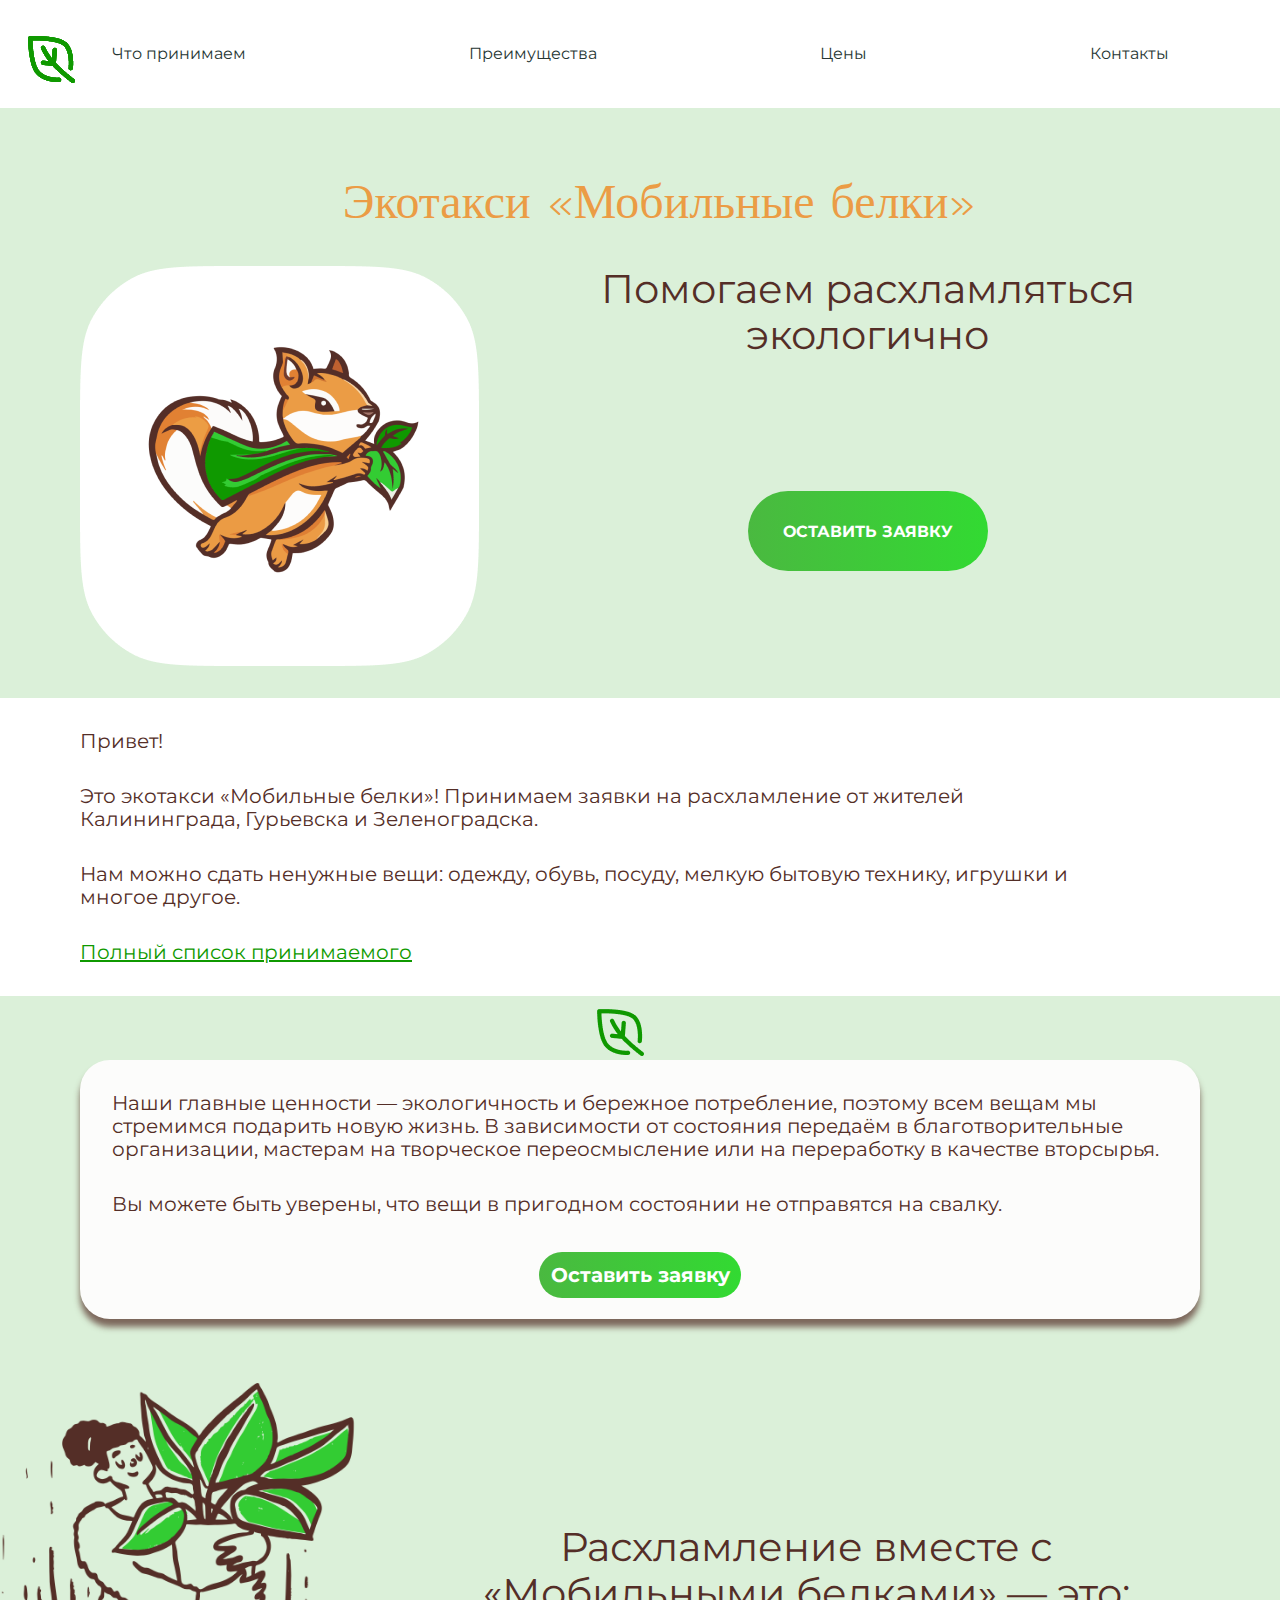
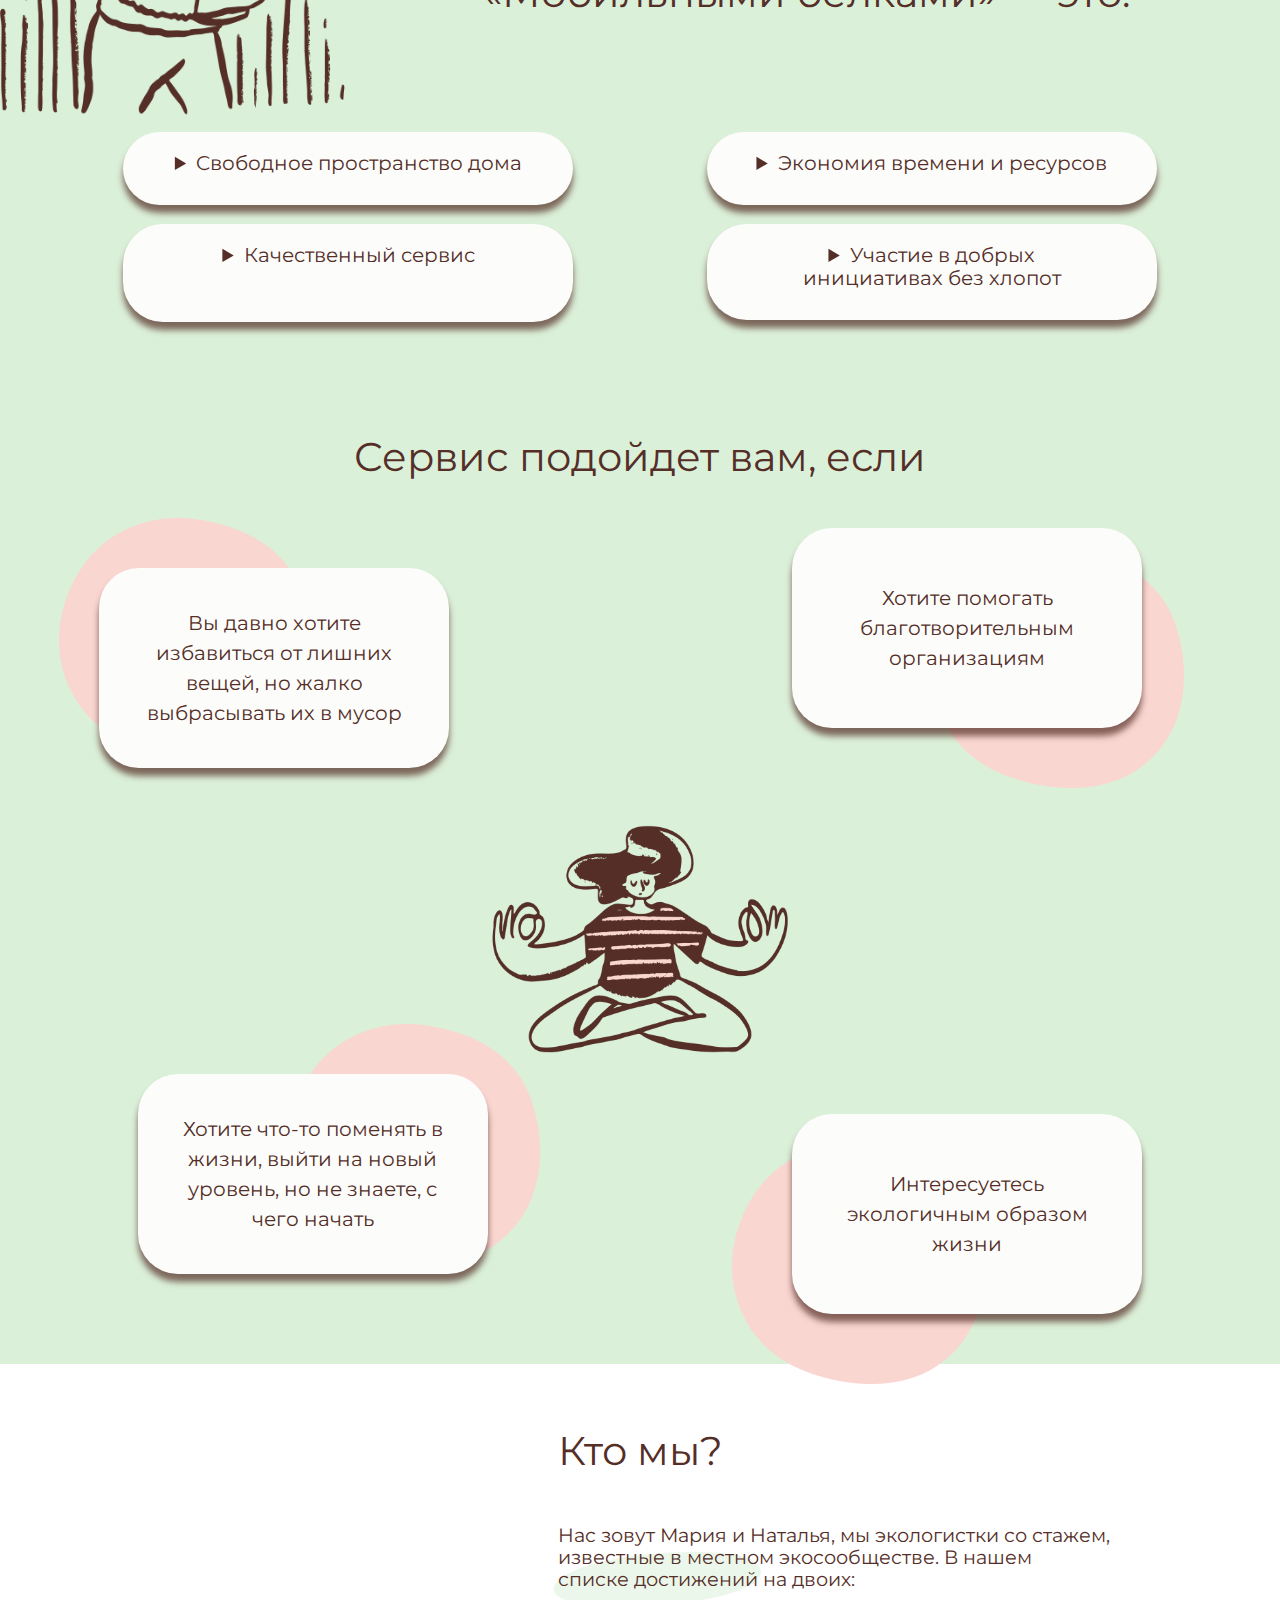
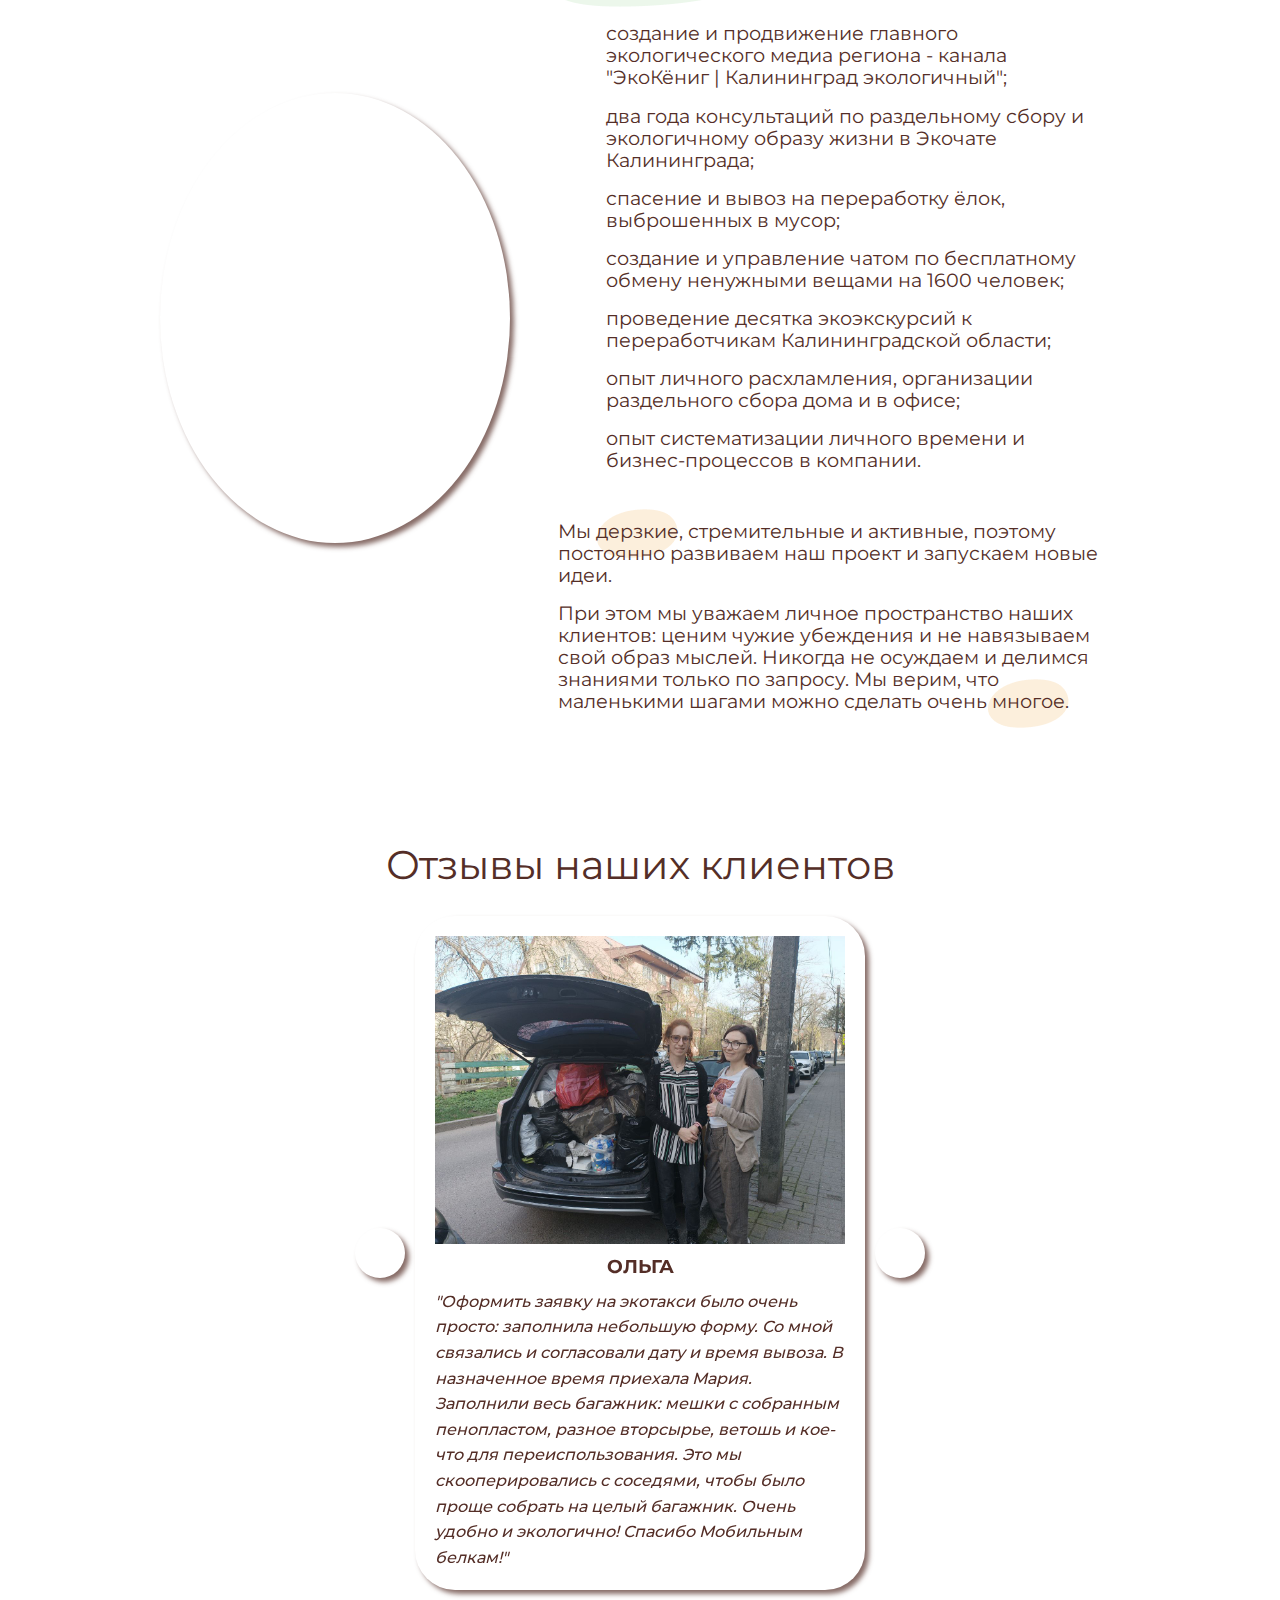
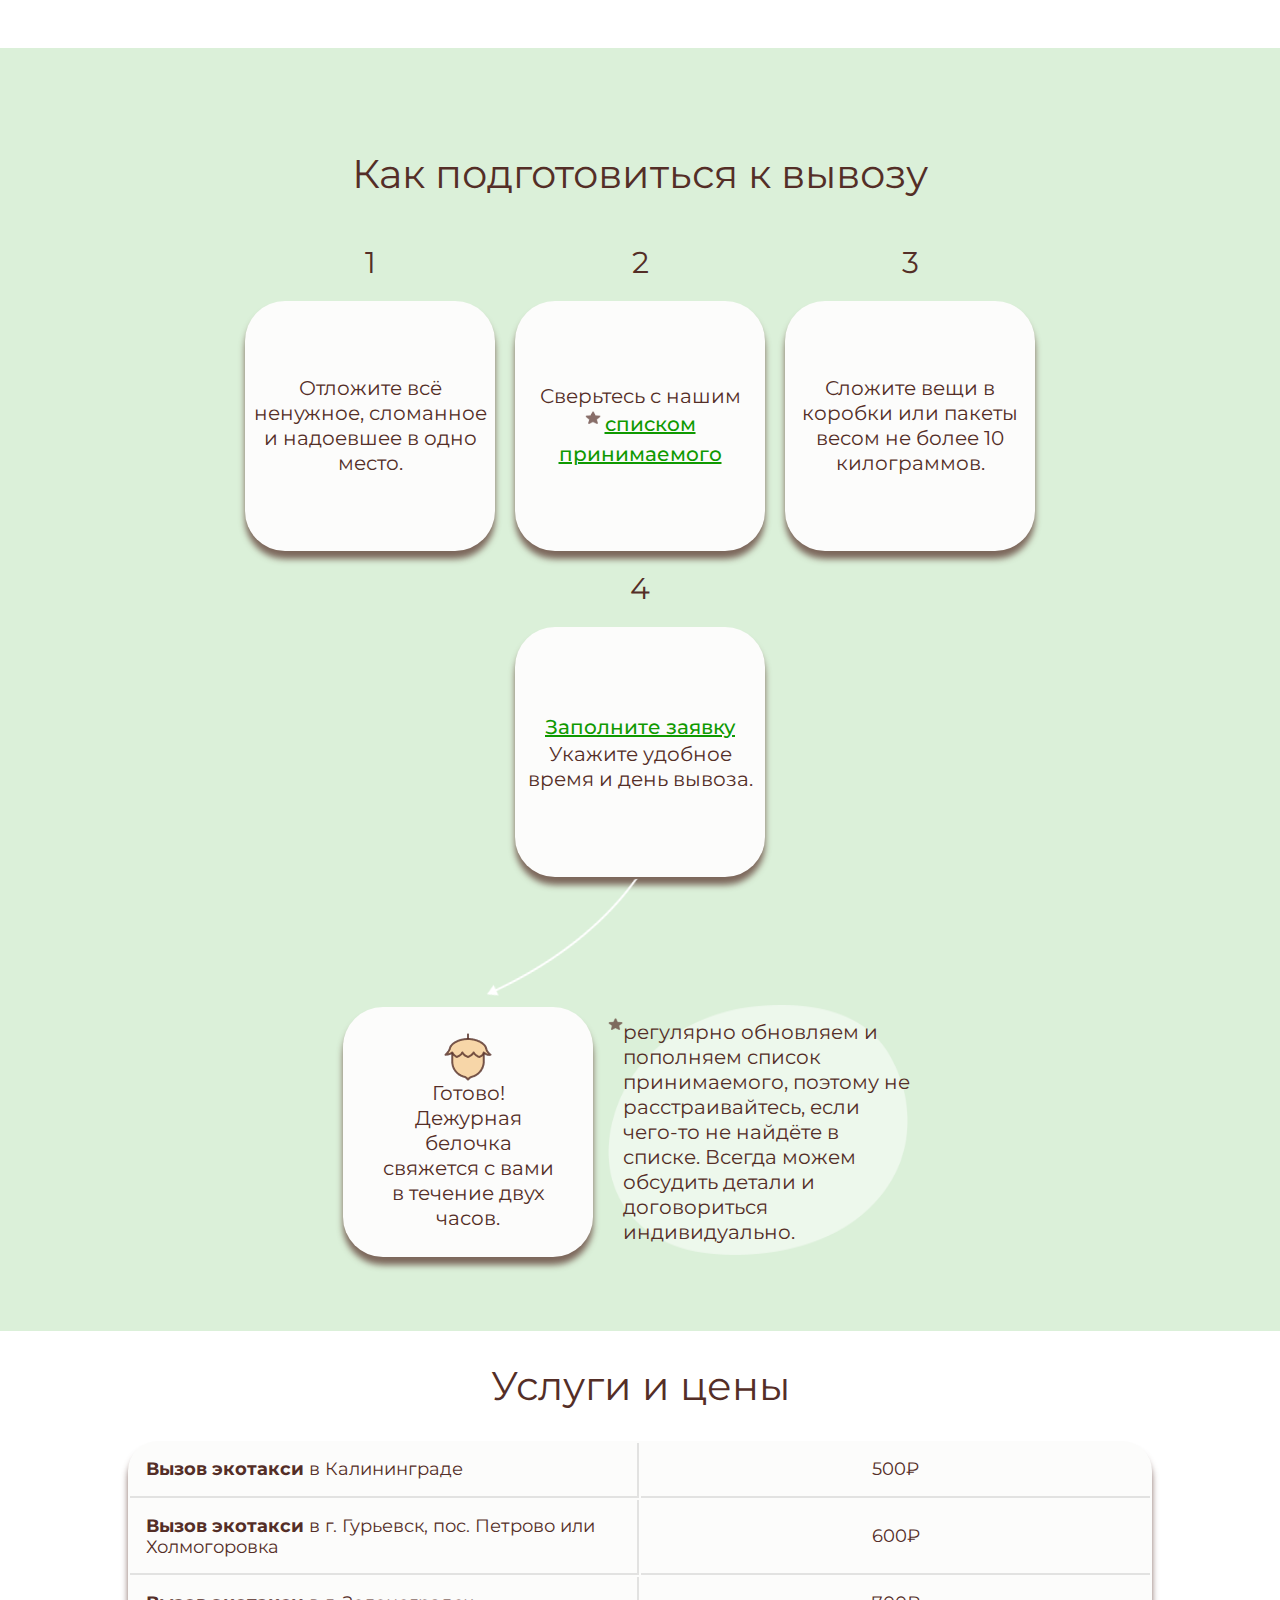
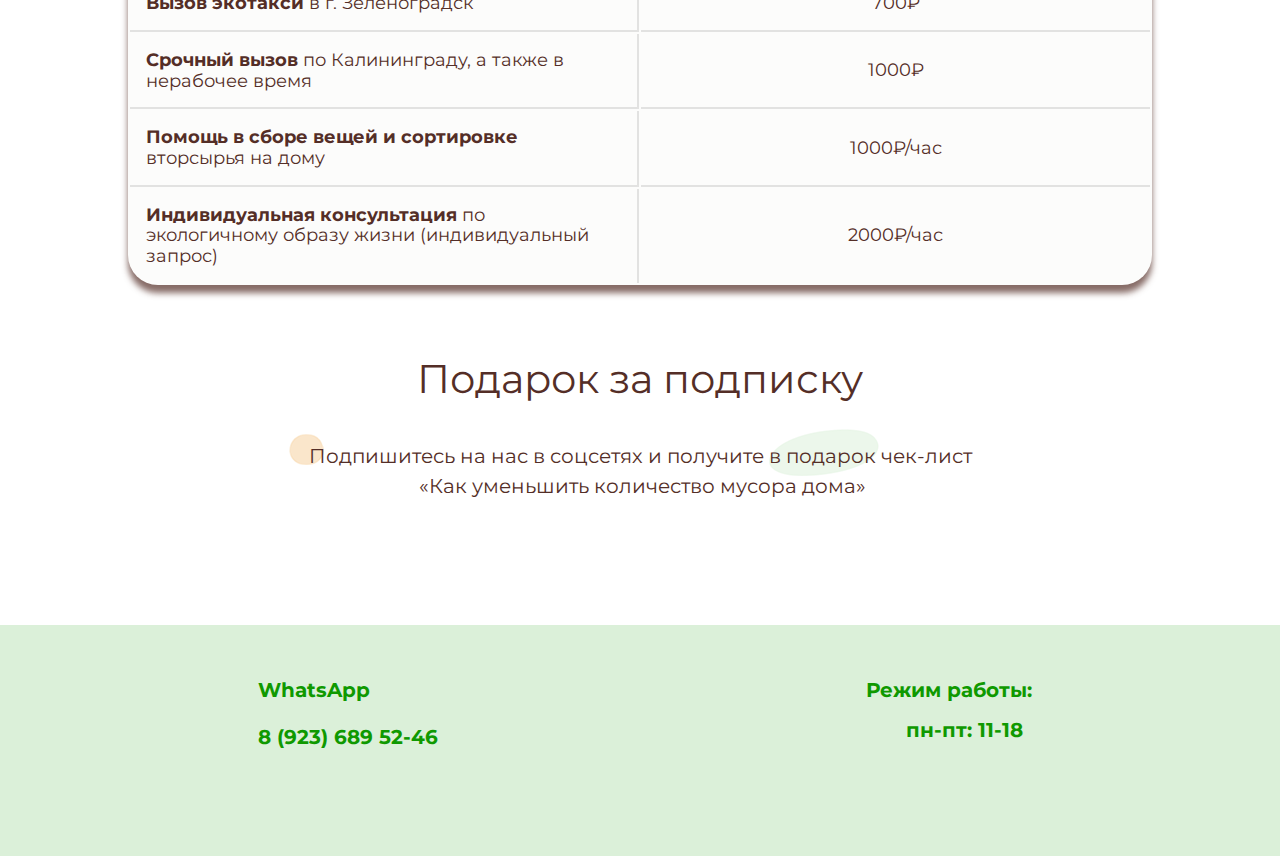
==== index.html @ e00a73ed "first commit" ====
<!DOCTYPE html>
<html lang="ru">
  <head>
    <meta charset="UTF-8" />
    <meta name="viewport" content="width=device-width, initial-scale=1.0" />
    <title>Экотакси «Мобильные белки»</title>
    <script
      src="https://kit.fontawesome.com/3b773055fe.js"
      crossorigin="anonymous"
    ></script>
    <link
      rel="shortcut icon"
      href="assets/images/logo-transp.png"
      type="image/png"
    />
    <link rel="stylesheet" href="./assets/styles/normalize.css" />
    <link rel="stylesheet" href="./assets/scss/style.css" />
    <link rel="preconnect" href="https://fonts.googleapis.com" />
    <link rel="preconnect" href="https://fonts.gstatic.com" crossorigin />
    <link
      href="https://fonts.googleapis.com/css2?family=Comic+Neue:ital,wght@0,300;0,400;0,700;1,300;1,400;1,700&display=swap"
      rel="stylesheet"
    />
  </head>
  <body>
    <header>
      <nav>
        <ul>
          <li><a href="#acceptlist">Что принимаем</a></li>
          <li><a href="#benefit">Преимущества</a></li>
          <li><a href="#price">Цены</a></li>
          <li><a href="#footer">Контакты</a></li>
        </ul>
      </nav>
    </header>
    <!-- HEADER конец-->

    <!-- ПЕРВЫЙ БЛОК начало -->
    <div class="first-block">
      <h1>Экотакси «Мобильные белки»</h1>
      <div class="first-block__content">
        <img src="./assets/images/belka-circle.png" alt="squirrel" />
        <div>
          <h2>Помогаем расхламляться экологично</h2>
          <a href="https://forms.yandex.ru/cloud/662252f784227c144746c933/" target="_blank" rel="noopener noreferrer">оставить заявку</a>
        </div>
      </div>
    </div>

    <!-- ПЕРВЫЙ БЛОК конец-->
    <main>
      <div class="main_text" id="acceptlist">
        <p>Привет!</p>
        <p>
          Это экотакси «Мобильные белки»! Принимаем заявки на расхламление от
          жителей Калининграда, Гурьевска и Зеленоградска.
        </p>
        <p>
          Нам можно сдать ненужные вещи: одежду, обувь, посуду, мелкую бытовую
          технику, игрушки и многое другое.
        </p>
        <p>
          <a
            href="./assets/files/belki-list.pdf"
            target="_blank"
            rel="noopener noreferrer"
            class="full-list"
            >Полный список принимаемого</a
          >
        </p>
      </div>
      <div class="values">
        <div class="values__text">
          <p>
            Наши главные ценности — экологичность и бережное потребление,
            поэтому всем вещам мы стремимся подарить новую жизнь. В зависимости
            от состояния передаём в благотворительные организации, мастерам на
            творческое переосмысление или на переработку в качестве вторсырья.
          </p>
          <p>
            Вы можете быть уверены, что вещи в пригодном состоянии не отправятся
            на свалку.
          </p>
          <div class="values__text-button">
            <a
              href="https://forms.yandex.ru/cloud/662252f784227c144746c933/"
              target="_blank"
              rel="noopener noreferrer"
              class="btn"
              >Оставить заявку</a
            >
          </div>
        </div>
      </div>

      <!-- РАСХЛАМЛЕНИЕ начало -->

      <section class="section_benefit" id="benefit">
        <div class="section__title_benefit">
          <div class="block_img-girl">
            <img
              class="img-girl"
              src="./assets/images/plantdoodle.png"
              alt=""
            />
          </div>
          <div class="block_title">
            <h2 class="title">
              Расхламление вместе с «Мобильными белками» — это:
            </h2>
          </div>
        </div>

        <div class="section__block_benefit container_benefit">
          <div class="container__item_benefit">
            <details class="block_details">
              <summary class="block__summary_details">
                Cвободное пространство дома
              </summary>
              <p class="block__text_details">
                Больше никакого хлама! Можно вздохнуть свободно и придумать
                что-нибудь новое, потрясающее. К тому же станет меньше уборки, а
                значит, больше времени на свежие идеи и проекты.
              </p>
            </details>

            <details class="block_details block_pad">
              <summary class="block__summary_details">
                Качественный сервис
              </summary>
              <p class="block__text_details">
                Мы ценим время клиентов, поэтому предварительно договариваемся
                об удобном дне и времени приезда. Наши курьеры вежливы и
                пунктуальны.
              </p>
            </details>
          </div>
          <div class="container__item_benefit">
            <details class="block_details">
              <summary class="block__summary_details">
                Экономия времени и ресурсов
              </summary>
              <p class="block__text_details">
                Вам не придётся разбираться в адресах, списках принимаемого и
                режимах работы многочисленных организаций, которым можно отдать
                ненужное. Не придётся тратить время и бензин на разъезды. Просто
                доверьтесь нам.
              </p>
            </details>

            <details class="block_details">
              <summary class="block__summary_details">
                Участие в добрых <br />
                инициативах без хлопот
              </summary>
              <p class="block__text_details">
                Мы сами отвезём ненужные вещи на благотворительность и
                позаботимся о том, чтобы они не попали на полигоны.
              </p>
            </details>
          </div>
        </div>
      </section>

      <!-- РАСХЛАМЛЕНИЕ конец -->

      <!-- ДЛЯ КОГО? начало -->

      <section class="section_service">
        <h2 class="title">Сервис подойдет вам, если</h2>
        <div class="block_service">
          <div class="block__position_service">
            <div class="service service-block_first">
              <p class="service__text">
                Вы давно хотите избавиться от лишних вещей, но жалко выбрасывать
                их в мусор
              </p>
              <div class="service__ball_first">
                <img
                  class="img-ball"
                  src="./assets/images/vector.png"
                  alt="decor"
                />
              </div>
            </div>

            <div class="service service-block_second">
              <p class="service__text">
                Хотите помогать благотворительным организациям
              </p>
              <div class="service__ball_second">
                <img
                  class="img-ball"
                  src="./assets/images/vector.png"
                  alt="decor"
                />
              </div>
            </div>
          </div>
          <div class="service_img">
            <img
              class="service__meditation_img"
              src="./assets/images/meditatingdoodle.png"
              alt="Девушка медитирует"
            />
          </div>
          <div class="block__position_service">
            <div class="service service-block_third">
              <p class="service__text">
                Хотите что-то поменять в жизни, выйти на новый уровень, но не
                знаете, с чего начать
              </p>
              <div class="service__ball_third">
                <img
                  class="img-ball"
                  src="./assets/images/vector.png"
                  alt="decor"
                />
              </div>
            </div>

            <div class="service service-block_fourth">
              <p class="service__text">
                Интересуетесь экологичным образом жизни
              </p>
              <div class="service__ball_fourth">
                <img
                  class="img-ball"
                  src="./assets/images/vector.png"
                  alt="decor"
                />
              </div>
            </div>
          </div>
        </div>
      </section>

      <!-- ДЛЯ КОГО? конец -->

      <!-- О НАС -->
      <section class="section section_us">
        <h2>Кто мы?</h2>
        <div class="us_container">
          <div class="us_container__img">
            <img src="./assets/images/us.jpg" alt="our photo" />
          </div>
          <div class="us_container__content">
            <p>
              Нас зовут Мария и Наталья, мы экологистки со стажем, известные в
              местном экосообществе. В нашем <span class="progress">списке&nbsp;достижений</span> на двоих:
            </p>
            <div class="awards">
              <div class="award award1">
                <i class="fas fa-leaf fa-1x"></i>
                <p>
                  создание и продвижение главного экологического медиа региона -
                  канала "ЭкоКёниг | Калининград экологичный";
                </p>
              </div>
              <div class="award award2">
                <i class="fas fa-leaf fa-1x"></i>
                <p>
                  два года консультаций по раздельному сбору и экологичному
                  образу жизни в Экочате Калининграда;
                </p>
              </div>
              <div class="award award3">
                <i class="fas fa-leaf fa-1x"></i>
                <p>
                  спасение и вывоз на переработку ёлок, выброшенных в мусор;
                </p>
              </div>
              <div class="award award4">
                <i class="fas fa-leaf fa-1x"></i>
                <p>
                  создание и управление чатом по бесплатному обмену ненужными
                  вещами на 1600 человек;
                </p>
              </div>
              <div class="award award5">
                <i class="fas fa-leaf fa-1x"></i>
                <p>
                  проведение десятка экоэкскурсий к переработчикам
                  Калининградской области;
                </p>
              </div>
              <div class="award award6">
                <i class="fas fa-leaf fa-1x"></i>
                <p>
                  опыт личного расхламления, организации раздельного сбора дома
                  и в офисе;
                </p>
              </div>
              <div class="award award7">
                <i class="fas fa-leaf fa-1x"></i>
                <p>
                  опыт систематизации личного времени и бизнес-процессов в
                  компании.
                </p>
              </div>
            </div>
            <p class="txt-top">
              Мы <span class="deco1">дерзкие</span>, стремительные и активные, поэтому постоянно развиваем
              наш проект и запускаем новые идеи.
            </p>
            <p>
              При этом мы уважаем личное пространство наших клиентов: ценим
              чужие убеждения и не навязываем свой образ мыслей. Никогда не
              осуждаем и делимся знаниями только по запросу. Мы верим, что
              маленькими шагами можно сделать очень <span class="deco2">многое</span>.
            </p>
          </div>
        </div>
      </section>

      <!-- ОТЗЫВЫ -->
      <section class="section section_testimonials">
        <h2>Отзывы наших клиентов</h2>
        <div class="container-testimonials-main">
          <div class="container-testimonials">
            <div class="slide-container active">
              <div class="slide">
                <div class="user">
                  <img src="./assets/images/5Ольга.jpg" alt="" />
                  <div class="user-info">
                    <h3>Ольга</h3>
                  </div>
                  <p class="text-testimonials">
                    "Оформить заявку на экотакси было очень просто: заполнила
                    небольшую форму. Со мной связались и согласовали дату и
                    время вывоза. В назначенное время приехала Мария. Заполнили
                    весь багажник: мешки с собранным пенопластом, разное
                    вторсырье, ветошь и кое-что для переиспользования. Это мы
                    скооперировались с соседями, чтобы было проще собрать на
                    целый багажник. Очень удобно и экологично! Спасибо Мобильным
                    белкам!"
                  </p>
                </div>
              </div>
            </div>
            <div class="slide-container">
              <div class="slide">
                <div class="user">
                  <img src="./assets/images/4Маша.JPG" alt="" />
                  <div class="user-info">
                    <h3>Маша</h3>
                  </div>
                  <p class="text-testimonials">
                    "Наташа, Маша, вам спасибо огромное за идею экотакси и
                    реализацию! Несмотря на то, что я подкованный экологист и
                    много лет сортирую отходы, заказать вывоз всего и сразу —
                    гигантская экономия времени и усилий. Желаю развития вашему
                    проекту 💚"
                  </p>
                </div>
              </div>
            </div>
            <div class="slide-container">
              <div class="slide">
                <div class="user">
                  <img src="./assets/images/3Виктор.jpg" alt="" />
                  <div class="user-info">
                    <h3>Виктор</h3>
                  </div>
                  <p class="text-testimonials">
                    "Главное для меня — это знание Вашего отношения к природе и
                    уверенность в том, что все раздельно собранное сырье будет
                    максимально экологично направлено и использовано".
                  </p>
                </div>
              </div>
            </div>
            <div class="slide-container">
              <div class="slide">
                <div class="user">
                  <img src="./assets/images/2Юлия.JPG" alt="" />
                  <div class="user-info">
                    <h3>Юлия</h3>
                  </div>
                  <p class="text-testimonials">
                    "Оценка 10! Маша приехала вовремя и даже пошла навстречу,
                    чтобы помочь. По мне идея классная, услуга удобная, поэтому
                    я буду обращаться и дальше. А ещё обязательно попрошу
                    приехать кого-нибудь из фей добра на помощь в сортировке".
                  </p>
                </div>
              </div>
            </div>
            <div class="slide-container">
              <div class="slide">
                <div class="user">
                  <img src="./assets/images/1 Бронислава.png" alt="" />
                  <div class="user-info">
                    <h3>Бронислава</h3>
                  </div>
                  <p class="text-testimonials">
                    "С утра отдала просто огромный мешок на переработку.
                    Приехала фея Мария быстрая, тонкая, звонкая. Забрала весь
                    накопленный за несколько месяцев мусор. За цену чашки кофе!
                    Представляете, даже нести никуда не надо. Дома чисто, место
                    освободилось. Я испытала огромное удовольствие от процесса и
                    результата. Весь мусор пойдёт на переработку или реюз".
                  </p>
                </div>
              </div>
            </div>
            <div id="next" class="fas fa-chevron-right" onclick="next()"></div>
            <div id="prev" class="fas fa-chevron-left" onclick="prev()"></div>
          </div>

          <script>
            let slides = document.querySelectorAll(".slide-container");
            let index = 0;

            function next() {
              slides[index].classList.remove("active");
              index = (index + 1) % slides.length;
              slides[index].classList.add("active");
            }

            function prev() {
              slides[index].classList.remove("active");
              index = (index - 1 + slides.length) % slides.length;
              slides[index].classList.add("active");
            }
          </script>
        </div>
      </section>

      <!-- ПОДГОТОВКА К ВЫВОЗУ начало -->

      <section class="section section_export">
        <h2 class="title">Как подготовиться к вывозу</h2>

        <div class="export">
          <div class="export-block_first">
            <div class="block_export">
              <h3 class="title_number">1</h3>
              <div class="block__item_export">
                <p class="text">
                  Отложите всё ненужное, сломанное и надоевшее в одно место.
                </p>
              </div>
            </div>

            <div class="block_export">
              <h2 class="title_number">2</h2>
              <div class="block__item_export">
                <p class="text">Сверьтесь с нашим</p>
                <div class="box_export">
                  <img
                    class="star"
                    src="./assets/images/star.png"
                    alt="Надстрочная звездочка"
                  />
                  <a
                    class="export_link"
                    target="_blank"
                    href="./assets/files/belki-list.pdf"
                    >списком принимаемого</a
                  >
                </div>
              </div>
            </div>

            <div class="block_export">
              <h2 class="title_number">3</h2>
              <div class="block__item_export">
                <p class="text">
                  Сложите вещи в коробки или пакеты весом не более 10
                  килограммов.
                </p>
              </div>
            </div>

            <div class="block_export">
              <h2 class="title_number">4</h2>
              <div class="block__item_export block_arrow">
                <a
                  class="export_link"
                  target="_blank"
                  href="https://forms.yandex.ru/cloud/662252f784227c144746c933/"
                  >Заполните заявку</a
                >
                <p class="text">Укажите удобное время и день вывоза.</p>
                <div class="arrow">
                  <img
                    class="arrow-img"
                    src="./assets/images/arrow.png"
                    alt="Стрелка"
                  />
                  <img
                    class="arrow-img2"
                    src="./assets/images/arrow2.png"
                    alt="Стрелка"
                  />
                </div>
              </div>
            </div>
          </div>

          <div class="export-block_second">
            <div class="block__list_export">
              <img
                class="star2"
                src="./assets/images/star.png"
                alt="Надстрочная звездочка"
              />
              <p class="text_lite">
                регулярно обновляем и пополняем список принимаемого, поэтому не
                расстраивайтесь, если чего-то не найдёте в списке. Всегда можем
                обсудить детали и договориться индивидуально.
              </p>
              <div class="ellipse1">
                <img
                  class="img-ellipse"
                  src="./assets/images/ellipse1.png"
                  alt=""
                />
              </div>
            </div>
            <div class="block_export block__item_export block__item_nut">
              <img class="nut" src="./assets/images/group.png" alt="Орешек" />
              <p class="text">Готово!</p>
              <p class="text">
                Дежурная белочка свяжется с вами в течение двух часов.
              </p>
            </div>
          </div>
        </div>
      </section>

      <!-- ПОДГОТОВКА К ВЫВОЗУ конец -->

      <!-- ПРАЙС начало -->
      <section class="section section_price" id="price">
        <h2>Услуги и цены</h2>
        <table class="prices">
          <tr>
            <td class="td_left">
              <span class="text_bold">Вызов экотакси</span> в Калининграде
            </td>
            <td class="td_right">500₽</td>
          </tr>
          <tr>
            <td class="td_left">
              <span class="text_bold">Вызов экотакси</span> в г. Гурьевск, пос.
              Петрово или Холмогоровка
            </td>
            <td class="td_right">600₽</td>
          </tr>
          <tr>
            <td class="td_left">
              <span class="text_bold">Вызов экотакси</span> в г. Зеленоградск
            </td>
            <td class="td_right">700₽</td>
          </tr>
          <tr>
            <td class="td_left">
              <span class="text_bold">Срочный вызов</span> по Калининграду, а
              также в нерабочее время
            </td>
            <td class="td_right">1000₽</td>
          </tr>
          <tr>
            <td class="td_left">
              <span class="text_bold">Помощь в сборе вещей и сортировке</span>
              вторсырья на дому
            </td>
            <td class="td_right">1000₽/час</td>
          </tr>
          <tr>
            <td class="td_left td_last">
              <span class="text_bold">Индивидуальная консультация</span> по
              экологичному образу жизни (индивидуальный запрос)
            </td>
            <td class="td_right td_last">2000₽/час</td>
          </tr>
        </table>
      </section>
      <!-- ПРАЙС конец -->

      <!-- ПОДАРКИ начало -->
      <section class="section section_gifts">
        <h2 class="title_gifts">Подарок за подписку</h2>
        <p>
          <span class="section_gifts__subscribe">Подпишитесь</span> на нас в
          соцсетях и получите
          <span class="section_gifts__gift">в&nbsp;подарок</span> чек-лист
        </p>
        <p>
          <i class="fa-solid fa-clipboard-list"></i>«Как уменьшить количество
          мусора дома»
        </p>
        <div class="socials">
          <a
            href="https://t.me/belki39"
            target="_blank"
            rel="noopener noreferrer"
            ><i class="fa-brands fa-telegram"></i
          ></a>
          <a
            href="https://vk.com/belki39"
            target="_blank"
            rel="noopener noreferrer"
            ><i class="fa-brands fa-vk"></i
          ></a>
          <a
            href="https://www.instagram.com/belki.39/"
            target="_blank"
            rel="noopener noreferrer"
            ><i class="fa-brands fa-square-instagram"></i
          ></a>
        </div>
      </section>
      <!-- ПОДАРКИ конец -->
    </main>
    <footer class="footer" id="footer">
      <div class="footer__contact">
        <p>
          <a
            href="https://api.whatsapp.com/send?phone=79236895246"
            target="_blank"
            rel="noopener noreferrer"
            ><i class="fa-brands fa-square-whatsapp"></i> WhatsApp</a
          >
        </p>
        <p>
          <a href="tel:+79236895246"
            ><i class="fa-solid fa-square-phone"></i>8 (923) 689 52-46</a
          >
        </p>
      </div>
      <div class="footer__workhours">
        <p><i class="fa-solid fa-calendar-days"></i>Режим работы:</p>
        <p class="footer__workhours-time">пн-пт: 11-18</p>
      </div>
    </footer>

    <!-- КНОПКА ВВЕРХ -->
    <a href="#" class="totop"><i class="fa-solid fa-circle-up"></i></a>
    <!-- КНОПКА ВВЕРХ -->
  </body>
</html>
---- assets/scss/style.css ----
@charset "UTF-8";
@font-face {
  font-family: "Montserrat";
  src: url(../fonts/Montserrat-VariableFont_wght.ttf);
}
* {
  padding: 0;
  margin: 0;
  box-sizing: border-box;
}

html {
  scroll-behavior: smooth;
}

.body {
  font-size: 18px;
}

/* ПРАЙС начало */
.section_price {
  margin-bottom: 5%;
  font-family: "Montserrat", sans-serif;
  font-size: 18px;
  color: #542e27;
}
.section_price h2 {
  font-family: "Montserrat", sans-serif;
  font-size: 40px;
  font-weight: 400;
  color: #542e27;
  text-align: center;
  margin-top: 2rem;
  margin-bottom: 2rem;
  text-align: center;
}
@media screen and (max-width: 767px) {
  .section_price h2 {
    font-size: 25px;
    font-weight: 500;
  }
}
.section_price .prices {
  margin: auto;
  max-width: 80%;
  background-color: #fcfcfb;
  box-shadow: 0 8px 6px 0 rgba(84, 46, 39, 0.7);
  border-radius: 30px;
}
.section_price .prices td {
  width: 50%;
  padding: 1rem;
  border-bottom: 2px solid rgba(0, 0, 0, 0.1);
}
@media screen and (max-width: 768px) {
  .section_price .prices td {
    border-bottom: 2px dotted rgba(0, 0, 0, 0.1);
  }
}
.section_price .prices td .text_bold {
  font-weight: bold;
}
.section_price .prices .td_left {
  border-right: 2px solid rgba(0, 0, 0, 0.1);
}
@media screen and (max-width: 768px) {
  .section_price .prices .td_left {
    border-right: none;
  }
}
.section_price .prices .td_right {
  text-align: center;
}
@media screen and (max-width: 768px) {
  .section_price .prices .td_right {
    text-align: right;
  }
}
.section_price .prices .td_last {
  border-bottom: none;
}

/* ПРАЙС конец */
.main_text {
  margin: 2rem 5rem;
  max-width: 80%;
  font-family: "Montserrat", sans-serif;
  font-size: 20px;
  font-weight: 400;
  color: #542e27;
}
@media screen and (max-width: 768px) {
  .main_text {
    margin: 2rem auto;
    max-width: 80%;
  }
}
.main_text p {
  margin-bottom: 2rem;
}
.main_text p i {
  margin-right: 5px;
  color: #0f9900;
}
.main_text .full-list {
  color: #0f9900;
}

.values {
  padding: 2rem 5rem;
  font-family: "Montserrat", sans-serif;
  font-size: 20px;
  font-weight: 400;
  color: #542e27;
  background-color: #dbf0d9;
}
.values p {
  margin-bottom: 2rem;
}
@media screen and (max-width: 768px) {
  .values {
    padding: 3.5rem 0;
  }
}
.values .values__text {
  position: relative;
  margin: 2rem auto;
  padding: 2rem;
  max-width: 90vw;
  background-color: #fcfcfb;
  box-shadow: 0 8px 6px 0 rgba(84, 46, 39, 0.7);
  border-radius: 30px;
}
.values .values__text::before {
  content: url(../images/leaf-logo.png);
  position: absolute;
  top: -3.3rem;
  left: 46%;
}
@media screen and (max-width: 768px) {
  .values .values__text {
    margin: auto;
    max-width: 80%;
  }
}
.values .btn {
  margin-bottom: 1rem;
  padding: 0.7rem;
  font-family: "Montserrat", sans-serif;
  font-weight: bold;
  color: white;
  border: none;
  border-radius: 65px;
  background: linear-gradient(to right, #4ab940, #32da32, #24be13, #0f9900);
  background-size: 300% 100%;
  transition: all 0.4s ease-in-out;
  cursor: pointer;
  text-decoration: none;
}
.values .btn:hover {
  background-position: 100% 0;
  transition: all 0.4s ease-in-out;
}
.values .btn:active {
  box-shadow: rgba(15, 153, 0, 0.3) 3px 3px 3px 3px;
}
.values .values__text-button {
  margin-top: 3rem;
  text-align: center;
}

/* ПОДАРКИ начало */
.section_gifts {
  margin: 5%;
  font-family: "Montserrat", sans-serif;
  font-size: 20px;
  color: #542e27;
  line-height: 1.5;
  text-align: center;
}
@media screen and (max-width: 768px) {
  .section_gifts {
    margin: 10% 5% 10% 5%;
  }
}
.section_gifts .title_gifts {
  font-family: "Montserrat", sans-serif;
  font-size: 40px;
  font-weight: 400;
  color: #542e27;
  text-align: center;
  margin-top: 2rem;
  margin-bottom: 2rem;
  text-align: center;
}
@media screen and (max-width: 767px) {
  .section_gifts .title_gifts {
    font-size: 25px;
    font-weight: 500;
  }
}
.section_gifts i {
  margin-right: 5px;
  color: #eb9c45;
}

.socials i {
  margin-top: 1rem;
  margin-right: 20px;
  font-size: 40px;
}
.socials i:hover {
  transform: scale(1.2);
}

.section_gifts__subscribe {
  position: relative;
  background-color: transparent;
}

.section_gifts__subscribe::before {
  content: " ";
  position: absolute;
  top: -10px;
  left: -20px;
  width: 35px;
  height: 31px;
  background-image: url(../images/circle.png);
  z-index: -1;
}

.section_gifts__gift {
  position: relative;
  background-color: transparent;
}

.section_gifts__gift::after {
  content: " ";
  position: absolute;
  top: -15px;
  left: 0px;
  width: 110px;
  height: 47px;
  background-image: url(../images/ellipse.png);
  z-index: -1;
}

/* ПОДАРКИ конец */
/* КНОПКА ВВЕРХ */
.totop {
  position: fixed;
  bottom: 10px;
  right: 10px;
  text-decoration: none;
  color: rgba(15, 153, 0, 0.5);
}
.totop:hover {
  color: #0f9900;
}
.totop i {
  font-size: 40px;
}

/* КНОПКА ВВЕРХ */
/* ФУТЕР начало */
.footer {
  margin-top: 3%;
  padding: 3%;
  width: 100vw;
  display: flex;
  justify-content: space-around;
  align-content: center;
  font-family: "Montserrat", sans-serif;
  font-weight: bold;
  font-size: 20px;
  line-height: 40px;
  color: #0f9900;
  background-color: #dbf0d9;
}
@media screen and (max-width: 768px) {
  .footer {
    flex-direction: column;
    align-items: center;
  }
}
.footer a {
  text-decoration: none;
  color: #0f9900;
}
.footer i {
  margin-right: 10px;
  font-size: 40px;
}
.footer div {
  margin-bottom: 5%;
}
.footer .footer__workhours .footer__workhours-time {
  margin-left: 50px;
}

@media screen and (max-width: 768px) {
  .footer__contact {
    text-align: center;
  }
}
.footer__contact i:hover {
  transform: scale(1.2);
}

/* ФУТЕР конец */
/* ХЭДЕР начало */
header {
  width: 100vw;
}
header ul {
  height: 12vh;
  display: flex;
  flex-direction: row;
  justify-content: space-around;
  list-style: none;
  align-items: center;
}
header ul :first-child::before {
  content: url(../images/leaf-logo.png);
  position: absolute;
  left: 2vw;
}
header a {
  text-decoration: none;
  font-family: "Montserrat", sans-serif;
  font-weight: 400;
  font-size: 1em;
  line-height: 250%;
  color: #263633;
}
header a:hover {
  text-decoration: underline;
}

/* ХЭДЕР конец */
/* ПЕРВЫЙ БЛОК начало */
.first-block {
  padding: 2rem 5rem;
  width: 100vw;
  background-color: #dbf0d9;
}
@media screen and (max-width: 768px) {
  .first-block {
    padding: 3.5rem 0;
  }
}
.first-block h1 {
  font-family: "Comic Neue", cursive;
  font-weight: 300;
  font-style: normal;
  font-size: 3rem;
  line-height: 129%;
  color: #eb9c45;
  text-align: center;
  margin-left: 3vw;
}
.first-block .first-block__content {
  display: flex;
  justify-content: space-between;
}
.first-block .first-block__content img {
  max-width: 100%;
  margin-right: 5%;
}
@media screen and (max-width: 768px) {
  .first-block .first-block__content img {
    margin: auto;
    max-width: 80vw;
  }
}
.first-block .first-block__content h2 {
  font-family: "Montserrat", sans-serif;
  font-size: 40px;
  font-weight: 400;
  color: #542e27;
  text-align: center;
  margin-bottom: 20%;
}
@media screen and (max-width: 767px) {
  .first-block .first-block__content h2 {
    font-size: 25px;
    font-weight: 500;
  }
}
.first-block .first-block__content a {
  margin-bottom: 1rem;
  padding: 0.7rem;
  font-family: "Montserrat", sans-serif;
  font-weight: bold;
  color: white;
  border: none;
  border-radius: 65px;
  background: linear-gradient(to right, #4ab940, #32da32, #24be13, #0f9900);
  background-size: 300% 100%;
  transition: all 0.4s ease-in-out;
  cursor: pointer;
  display: block;
  margin: auto;
  padding: 2rem 0;
  height: 5rem;
  width: 15rem;
  text-transform: uppercase;
  text-decoration: none;
  text-align: center;
}
.first-block .first-block__content a:hover {
  background-position: 100% 0;
  transition: all 0.4s ease-in-out;
}
.first-block .first-block__content a:active {
  box-shadow: rgba(15, 153, 0, 0.3) 3px 3px 3px 3px;
}
@media screen and (max-width: 768px) {
  .first-block .first-block__content {
    flex-direction: column;
  }
}

/* ПЕРВЫЙ БЛОК конец */
/* РАСХЛАМЛЕНИЕ начало */
.text, .title_number, .service .service__text, .section_benefit .container_benefit .container__item_benefit .block_details .block__text_details, .section_benefit .container_benefit .container__item_benefit .block_details .block__summary_details, .title {
  font-family: "Montserrat", sans-serif;
  font-weight: 400;
  text-align: center;
  color: #542e27;
}

.block__item_export, .service .service__text, .section_benefit .container_benefit .container__item_benefit .block_details {
  background-color: #fcfcfb;
  box-shadow: 0px 8px 6px 0 rgba(84, 46, 39, 0.7);
  border-radius: 40px;
}

.title {
  font-family: "Montserrat", sans-serif;
  font-size: 40px;
  font-weight: 400;
  color: #542e27;
  text-align: center;
  margin: 0 auto;
  padding-top: 8%;
  padding-bottom: 3%;
}
@media screen and (max-width: 767px) {
  .title {
    font-size: 25px;
    font-weight: 500;
  }
}

.section_benefit {
  background-color: #dbf0d9;
  width: 100vw;
}
.section_benefit .section__title_benefit {
  display: flex;
  align-items: center;
  justify-content: flex-start;
  max-width: 90vw;
}
.section_benefit .section__title_benefit .block_img-girl {
  flex-basis: 40%;
}
.section_benefit .section__title_benefit .img-girl {
  width: 97%;
}
.section_benefit .section__title_benefit .block_title {
  flex-basis: 60%;
}
@media screen and (max-width: 425px) {
  .section_benefit .section__title_benefit {
    max-width: 100%;
  }
}
.section_benefit .container_benefit {
  display: flex;
  justify-content: space-evenly;
}
.section_benefit .container_benefit .container__item_benefit {
  display: flex;
  flex-direction: column;
  align-items: center;
}
.section_benefit .container_benefit .container__item_benefit .block_details {
  width: 450px;
  margin: 0.6rem;
  padding: 1.25rem;
}
.section_benefit .container_benefit .container__item_benefit .block_details .block__summary_details {
  font-size: 20px;
  padding-bottom: 0.6rem;
  cursor: pointer;
}
.section_benefit .container_benefit .container__item_benefit .block_details .block__text_details {
  font-size: 18px;
}
@media screen and (max-width: 1024px) {
  .section_benefit .container_benefit .container__item_benefit .block_details {
    width: 19rem;
  }
}
@media screen and (max-width: 425px) {
  .section_benefit .container_benefit .container__item_benefit .block_details {
    padding: 5%;
    border-radius: 20px;
    width: 17rem;
  }
}
.section_benefit .container_benefit .container__item_benefit .block_pad {
  padding-bottom: 2.8rem;
}
@media screen and (max-width: 425px) {
  .section_benefit .container_benefit .container__item_benefit .block_pad {
    padding-bottom: 1.6rem;
  }
}
@media screen and (max-width: 700px) {
  .section_benefit .container_benefit {
    display: flex;
    flex-direction: column;
    justify-content: center;
    align-items: center;
    margin-top: 0.6rem;
  }
}

/* РАСХЛАМЛЕНИЕ конец */
/* ДЛЯ КОГО? начало */
@media screen and (max-width: 1024px) {
  .img-ball {
    width: 200px;
  }
}
@media screen and (max-width: 425px) {
  .img-ball {
    width: 110px;
  }
}

.service {
  z-index: 1;
}
.service .service__text {
  display: flex;
  align-items: center;
  font-size: 20px;
  line-height: 30px;
  padding: 2rem;
  width: 350px;
  height: 200px;
  z-index: 2;
}
@media screen and (max-width: 1024px) {
  .service .service__text {
    width: 270px;
    padding: 0.5rem;
    margin-top: 0.6rem;
    font-size: 18px;
    line-height: 20px;
    text-align: center;
  }
}
@media screen and (max-width: 425px) {
  .service .service__text {
    margin: 0.5rem;
    height: 115px;
    font-size: 18px;
    line-height: 20px;
  }
}

.section_service {
  background-color: #dbf0d9;
  width: 100vw;
}

.block_service {
  display: flex;
  flex-direction: column;
  margin: 0 10%;
  padding: 0.6rem;
}
@media screen and (max-width: 1024px) {
  .block_service {
    justify-content: space-between;
  }
}
.block_service .block__position_service {
  display: flex;
  justify-content: space-between;
  align-items: center;
}
@media screen and (max-width: 700px) {
  .block_service .block__position_service {
    flex-direction: column;
    max-width: 80%;
    margin: 0 auto;
  }
}
.block_service .block__position_service .service-block_first {
  margin-left: -2.4rem;
  position: relative;
}
@media screen and (max-width: 1024px) {
  .block_service .block__position_service .service-block_first {
    margin-left: 0;
  }
}
.block_service .block__position_service .service-block_first .service__ball_first {
  top: -50px;
  left: -40px;
  position: absolute;
  z-index: -1;
}
@media screen and (max-width: 1024px) {
  .block_service .block__position_service .service-block_first .service__ball_first {
    top: -30px;
  }
}
@media screen and (max-width: 425px) {
  .block_service .block__position_service .service-block_first .service__ball_first {
    top: -10px;
    left: -5px;
  }
}
.block_service .block__position_service .service-block_second {
  margin-bottom: 5rem;
  position: relative;
}
@media screen and (max-width: 1024px) {
  .block_service .block__position_service .service-block_second {
    margin-bottom: 0;
  }
}
.block_service .block__position_service .service-block_second .service__ball_second {
  top: 20px;
  left: 140px;
  position: absolute;
  z-index: -1;
}
@media screen and (max-width: 1024px) {
  .block_service .block__position_service .service-block_second .service__ball_second {
    top: 40px;
    left: 110px;
  }
}
@media screen and (max-width: 425px) {
  .block_service .block__position_service .service-block_second .service__ball_second {
    left: 190px;
  }
}
.block_service .block__position_service .service-block_third {
  margin-bottom: 5rem;
  position: relative;
}
@media screen and (max-width: 1024px) {
  .block_service .block__position_service .service-block_third {
    margin-bottom: 0;
  }
}
.block_service .block__position_service .service-block_third .service__ball_third {
  top: -50px;
  left: 150px;
  position: absolute;
  z-index: -1;
}
@media screen and (max-width: 1024px) {
  .block_service .block__position_service .service-block_third .service__ball_third {
    top: 60px;
    left: -40px;
  }
}
@media screen and (max-width: 425px) {
  .block_service .block__position_service .service-block_third .service__ball_third {
    left: -10px;
  }
}
.block_service .block__position_service .service-block_fourth {
  position: relative;
}
.block_service .block__position_service .service-block_fourth .service__ball_fourth {
  top: 30px;
  left: -60px;
  position: absolute;
  z-index: -1;
}
@media screen and (max-width: 1024px) {
  .block_service .block__position_service .service-block_fourth .service__ball_fourth {
    top: 60px;
    left: 90px;
  }
}
@media screen and (max-width: 425px) {
  .block_service .block__position_service .service-block_fourth .service__ball_fourth {
    top: 50px;
    left: 180px;
  }
}
.block_service .service_img {
  align-self: center;
  width: 350px;
}
@media screen and (max-width: 1024px) {
  .block_service .service_img {
    width: 280px;
    order: 2;
    margin-top: 20px;
  }
}
.block_service .service_img .service__meditation_img {
  width: 100%;
}

/* ДЛЯ КОГО? конец */
/* О НАС */
.section_us {
  padding: 2rem 10rem 5rem 10rem;
}
.section_us h2 {
  font-family: "Montserrat", sans-serif;
  font-size: 40px;
  font-weight: 400;
  color: #542e27;
  text-align: center;
  line-height: 50px;
  padding-top: 30px;
  padding-bottom: 3rem;
}
@media screen and (max-width: 767px) {
  .section_us h2 {
    font-size: 25px;
    font-weight: 500;
  }
}
@media screen and (max-width: 1200px) {
  .section_us h2 {
    padding-bottom: 1rem;
    margin: 0;
  }
}
@media screen and (max-width: 430px) {
  .section_us h2 {
    padding-bottom: 2rem;
    margin: 0;
  }
}
@media screen and (max-width: 1200px) {
  .section_us {
    padding-left: 4rem;
    padding-right: 4rem;
    padding-bottom: 0;
  }
}
@media screen and (max-width: 430px) {
  .section_us {
    padding: 0;
    margin: 0;
  }
}

.us_container {
  display: grid;
  grid-template-areas: "us_container__img us_container__content";
  grid-template-columns: 1fr 2fr;
  align-items: center;
}
.us_container .us_container__img {
  grid-area: us_container__img;
}
.us_container .us_container__img img {
  width: 350px;
  height: 450px;
  border-radius: 50%;
  box-shadow: 4px 4px 5px 0 rgba(84, 46, 39, 0.7);
  display: block;
}
.us_container .us_container__content {
  grid-area: us_container__content;
  padding-left: 3rem;
  font-family: "Montserrat";
  color: #542e27;
  font-size: 1.2em;
}
.us_container .us_container__content .progress {
  position: relative;
}
.us_container .us_container__content .progress::after {
  content: "";
  position: absolute;
  top: -15px;
  left: -5px;
  width: 208px;
  height: 55px;
  background-image: url(../images/ellipse-big.png);
  z-index: -1;
}
@media screen and (max-width: 1200px) {
  .us_container .us_container__content {
    padding: 4rem 0rem;
  }
}
@media screen and (max-width: 430px) {
  .us_container .us_container__content {
    padding-top: 3rem;
    margin: 0;
    padding-bottom: 1rem;
    text-align: center;
  }
}
@media screen and (max-width: 1200px) {
  .us_container {
    display: flex;
    flex-direction: column;
    padding: 1rem;
  }
}

.txt-top {
  padding-bottom: 1rem;
}
.txt-top .deco1 {
  position: relative;
}
.txt-top .deco1::before {
  content: " ";
  position: absolute;
  top: -10px;
  left: 0px;
  width: 82px;
  height: 49px;
  background-image: url(../images/circle-big.png);
  z-index: -1;
}

.deco2 {
  position: relative;
}

.deco2::after {
  content: " ";
  position: absolute;
  top: -10px;
  left: -5px;
  width: 82px;
  height: 49px;
  background-image: url(../images/circle-big.png);
  z-index: -1;
}

.awards {
  padding: 2rem;
}
@media screen and (max-width: 430px) {
  .awards {
    display: flex;
    flex-direction: column;
  }
}

.award {
  display: flex;
  align-items: center;
}
.award i {
  padding-right: 1rem;
  padding-bottom: 0.5rem;
  color: #0f9900;
}
.award p {
  padding-bottom: 1rem;
}

/* ОТЗЫВЫ */
.section_testimonials {
  padding: 3rem 0;
}
.section_testimonials h2 {
  font-family: "Montserrat", sans-serif;
  font-size: 40px;
  font-weight: 400;
  color: #542e27;
  text-align: center;
  padding-bottom: 1rem;
  line-height: 50px;
}
@media screen and (max-width: 767px) {
  .section_testimonials h2 {
    font-size: 25px;
    font-weight: 500;
  }
}

.container-testimonials-main {
  margin: 0 auto;
  display: flex;
  flex-direction: column;
  align-items: center;
  justify-content: center;
}

.container-testimonials {
  position: relative;
  perspective: 1000px;
}

.container-testimonials .slide-container .slide {
  border-radius: 40px;
  background-color: #fff;
  box-shadow: 4px 4px 5px 0 rgba(84, 46, 39, 0.7);
  max-width: 450px;
  padding: 20px;
  margin: 10px;
  position: relative;
  transform-style: preserve-3d;
  animation: slide 0.4s linear;
}
@media screen and (max-width: 600px) {
  .container-testimonials .slide-container .slide {
    padding: 40px;
  }
}

@keyframes slide {
  0% {
    transform: rotateX(180deg);
  }
}
.container-testimonials .slide-container .slide > * {
  animation: slideContent 0.2s linear 0.4s backwards;
}

@keyframes slideContent {
  0% {
    opacity: 0;
    transform: scale(0.5);
  }
}
.user {
  font-family: "Montserrat", sans-serif;
}
.user .text-testimonials {
  font-size: 1em;
  font-weight: 500;
  color: #542e27;
  line-height: 1.6em;
  font-style: italic;
  padding-top: 0.7em;
}
.user .user-info {
  color: #542e27;
  text-transform: uppercase;
  font-weight: 800;
  text-align: center;
  padding-top: 0.5em;
}
.user img {
  width: 100%;
  -o-object-fit: cover;
     object-fit: cover;
}

.container-testimonials .slide-container {
  display: none;
}

.container-testimonials .slide-container.active {
  display: block;
}

.container-testimonials #next,
.container-testimonials #prev {
  position: absolute;
  top: 50%;
  transform: translateY(-50%);
  height: 50px;
  width: 50px;
  line-height: 50px;
  text-align: center;
  font-size: 20px;
  color: #542e27;
  cursor: pointer;
  border-radius: 50%;
  background-color: #fff;
  box-shadow: 4px 4px 5px 0 rgba(84, 46, 39, 0.7);
}
@media screen and (max-width: 600px) {
  .container-testimonials #next,
  .container-testimonials #prev {
    background: none;
    box-shadow: none;
    width: 20px;
  }
}

.container-testimonials #next {
  right: -50px;
}
@media screen and (max-width: 600px) {
  .container-testimonials #next {
    right: 15px;
  }
}

.container-testimonials #prev {
  left: -50px;
}
@media screen and (max-width: 600px) {
  .container-testimonials #prev {
    left: 15px;
  }
}

.container-testimonials #next:hover,
.container-testimonials #prev:hover {
  background-color: #dbf0d9;
  color: #fff;
}
@media screen and (max-width: 600px) {
  .container-testimonials #next:hover,
  .container-testimonials #prev:hover {
    background-color: transparent;
    color: #542e27;
  }
}

/* ПОДГОТОВКА К ВЫВОЗУ начало */
.section_export {
  background-color: #dbf0d9;
  width: 100vw;
}

.title_number {
  font-size: 30px;
  padding: 4% 0;
}
@media screen and (max-width: 1024px) {
  .title_number {
    font-size: 20px;
  }
}
@media screen and (max-width: 425px) {
  .title_number {
    font-size: 18px;
  }
}

.text {
  font-size: 20px;
  line-height: 25px;
}
@media screen and (max-width: 425px) {
  .text {
    font-size: 18px;
    padding: 2%;
  }
}

.export_link {
  font-family: "Montserrat", sans-serif;
  color: #0f9900;
  text-align: center;
  font-size: 20px;
  line-height: 30px;
  font-weight: 500;
}
@media screen and (max-width: 425px) {
  .export_link {
    font-size: 18px;
  }
}

.export {
  display: flex;
  flex-direction: column;
  padding: 0 5% 5% 5%;
  align-items: center;
}
.export .export-block_first {
  display: flex;
  flex-wrap: wrap;
  justify-content: center;
  align-items: center;
  margin: 0 5%;
}

.block_export {
  display: flex;
  flex-direction: column;
  align-items: center;
}

.block__item_export {
  padding: 3%;
  width: 250px;
  height: 250px;
  justify-content: center;
  display: flex;
  flex-direction: column;
  margin: 10px;
}
@media screen and (max-width: 425px) {
  .block__item_export {
    height: auto;
  }
}
.block__item_export .box_export {
  text-align: center;
}
.block__item_export .box_export .star {
  margin-bottom: 7px;
}
@media screen and (max-width: 1333px) {
  .block__item_export .box_export .star {
    width: 16px;
  }
}

.block_arrow {
  position: relative;
}
.block_arrow .arrow {
  position: absolute;
  top: 272px;
  right: 43%;
}
.block_arrow .arrow .arrow-img {
  display: block;
}
@media screen and (max-width: 1333px) {
  .block_arrow .arrow .arrow-img {
    display: none;
  }
}
.block_arrow .arrow .arrow-img2 {
  display: none;
}
@media screen and (max-width: 1333px) {
  .block_arrow .arrow .arrow-img2 {
    display: block;
    transform: rotate(-15deg);
  }
}
@media screen and (max-width: 768px) {
  .block_arrow .arrow .arrow-img2 {
    top: 140px;
  }
}
@media screen and (max-width: 700px) {
  .block_arrow .arrow .arrow-img2 {
    display: none;
  }
}

.export-block_second {
  display: flex;
  margin-top: 110px;
  align-self: flex-start;
  justify-content: space-evenly;
  width: 60vw;
}
.export-block_second .block__list_export {
  text-align: start;
  margin: 5px;
  width: 310px;
  display: flex;
  align-items: center;
  position: relative;
}
.export-block_second .block__list_export .star2 {
  align-self: flex-start;
  margin-top: 20px;
}
@media screen and (max-width: 1333px) {
  .export-block_second .block__list_export .star2 {
    margin-top: -2px;
    width: 15px;
  }
}
.export-block_second .block__list_export .text_lite {
  font-family: "Montserrat", sans-serif;
  color: #542e27;
  font-size: 20px;
  line-height: 25px;
  text-align: start;
  z-index: 1;
}
@media screen and (max-width: 700px) {
  .export-block_second .block__list_export .text_lite {
    font-size: 16px;
    margin-top: 3px;
  }
}
.export-block_second .block__list_export .ellipse1 {
  position: absolute;
}
.export-block_second .block__list_export .img-ellipse {
  width: 300px;
  height: 250px;
}
@media screen and (max-width: 700px) {
  .export-block_second .block__list_export .img-ellipse {
    height: 150px;
  }
}
@media screen and (max-width: 1333px) {
  .export-block_second {
    flex-direction: row-reverse;
    align-items: center;
    justify-content: center;
    width: 98%;
  }
}
@media screen and (max-width: 700px) {
  .export-block_second {
    flex-direction: column-reverse;
    align-items: center;
    justify-content: center;
    margin: 10px auto;
  }
}

/* ПОДГОТОВКА К ВЫВОЗУ конец *//*# sourceMappingURL=style.css.map */
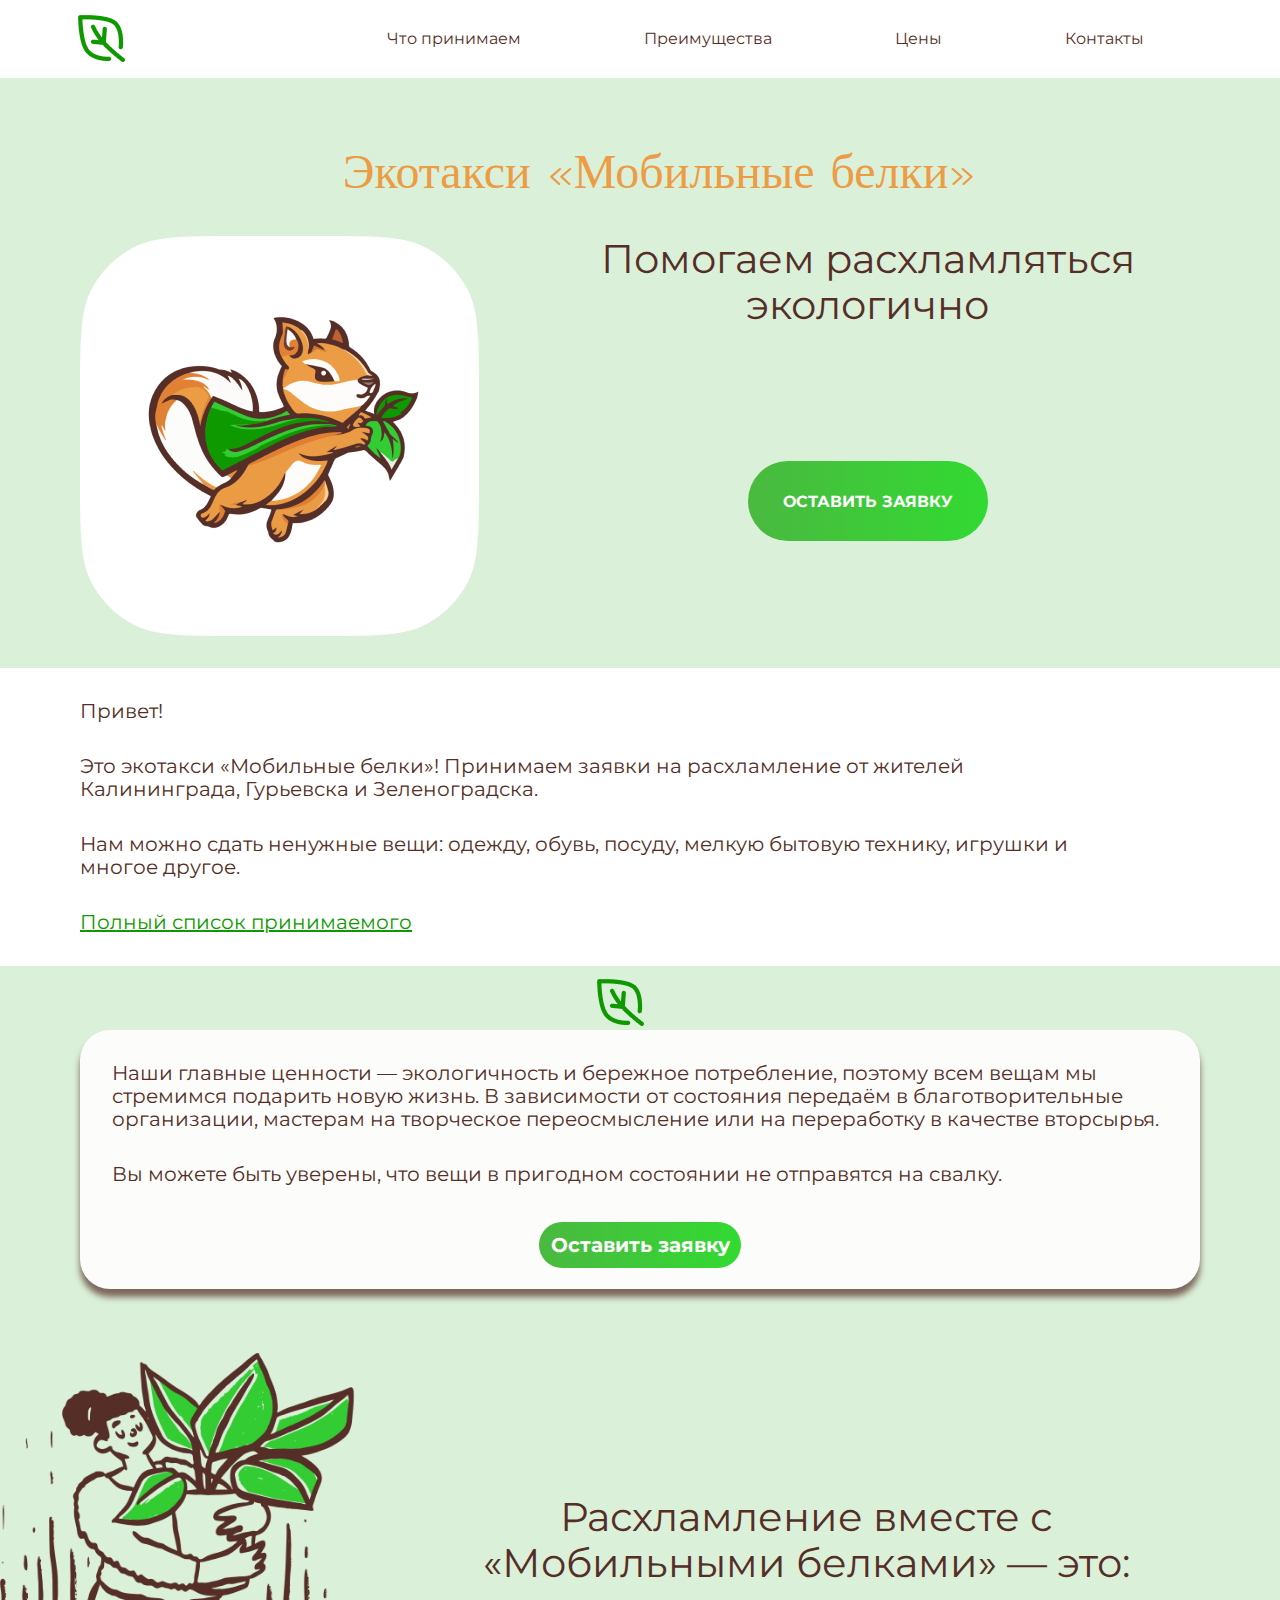
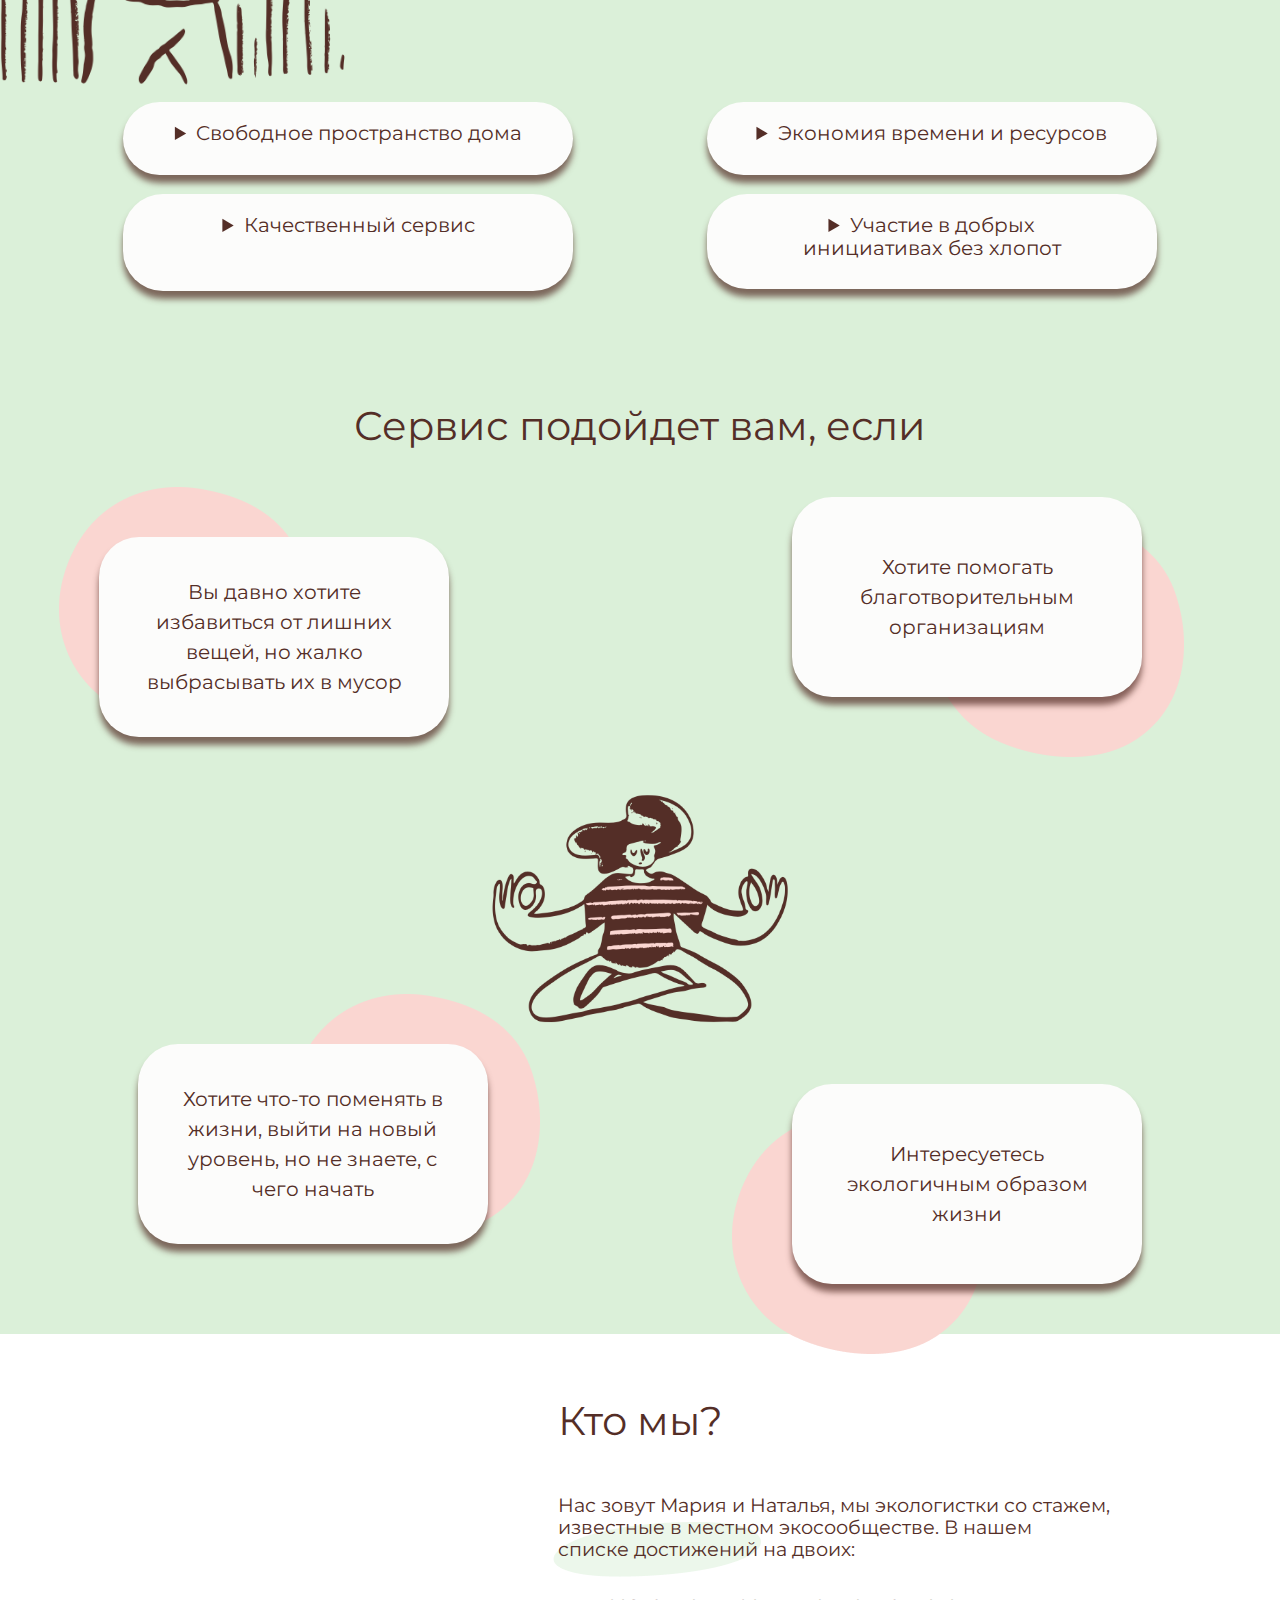
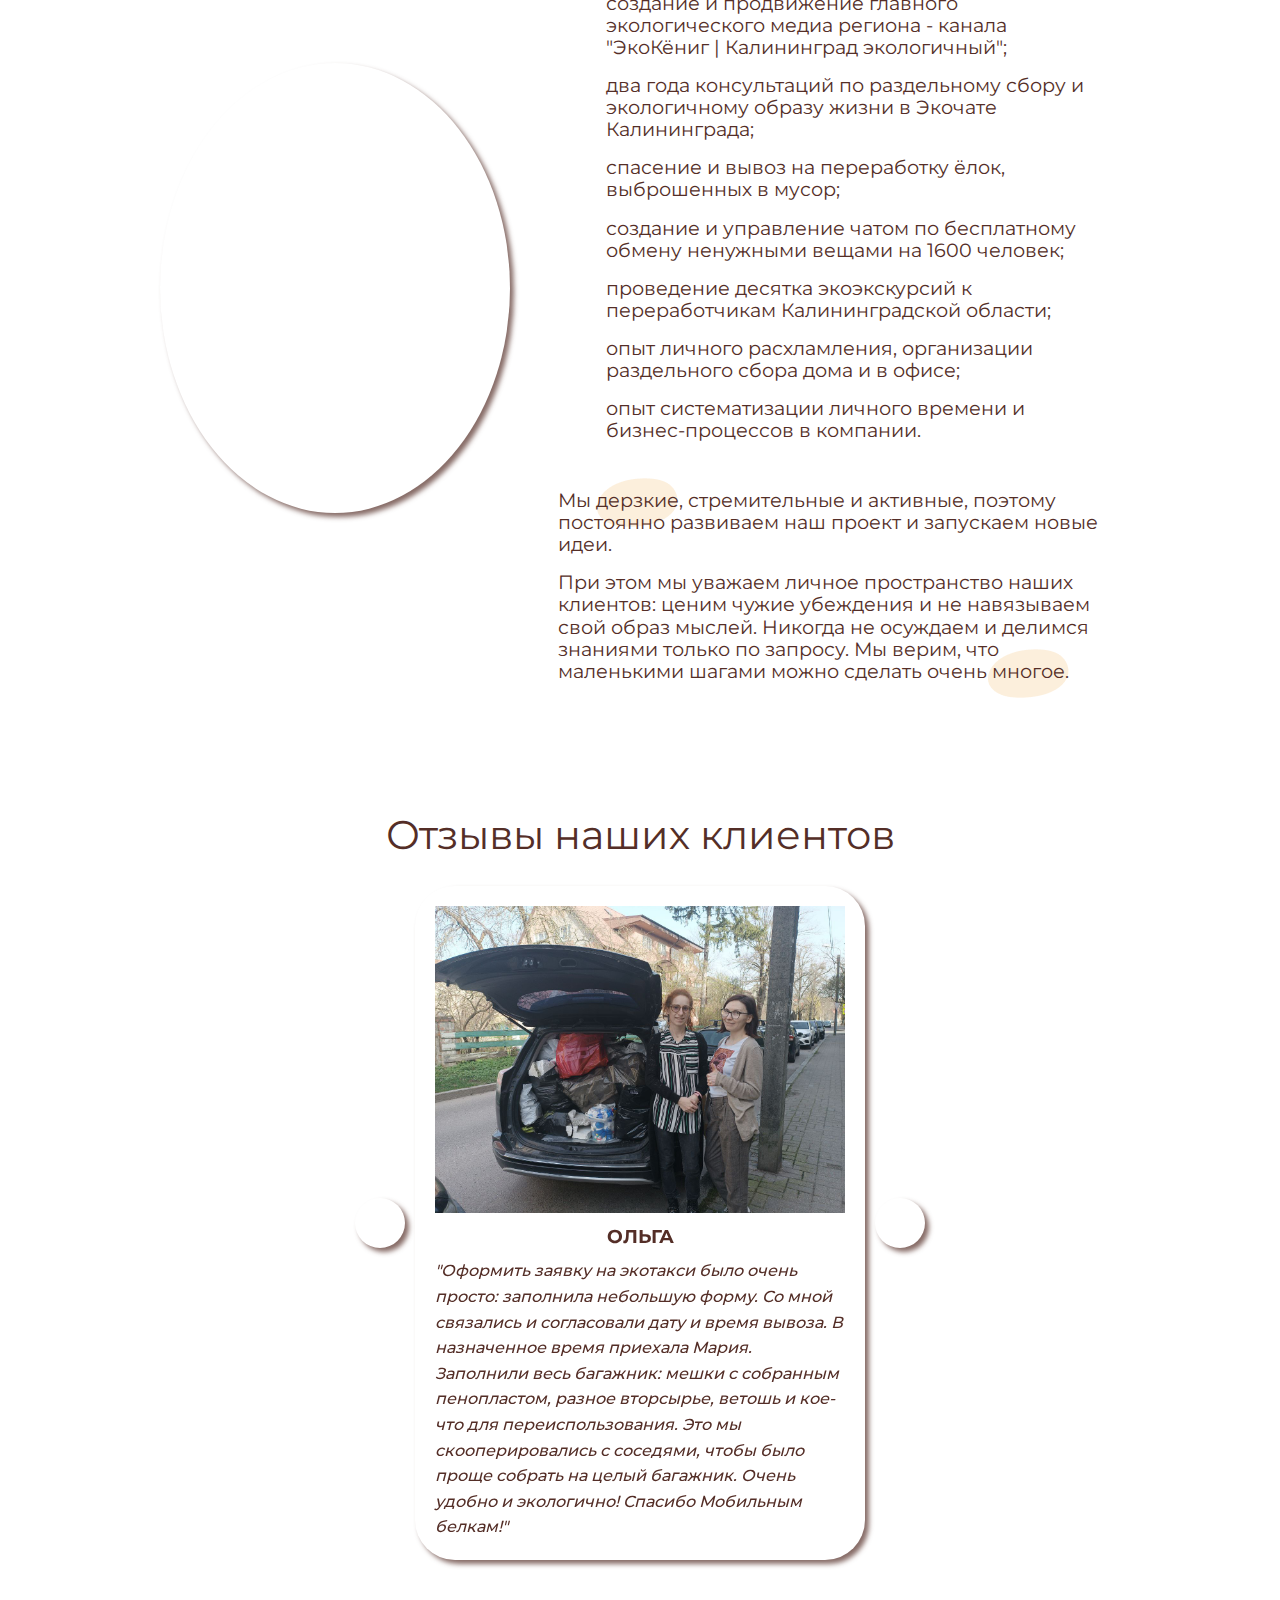
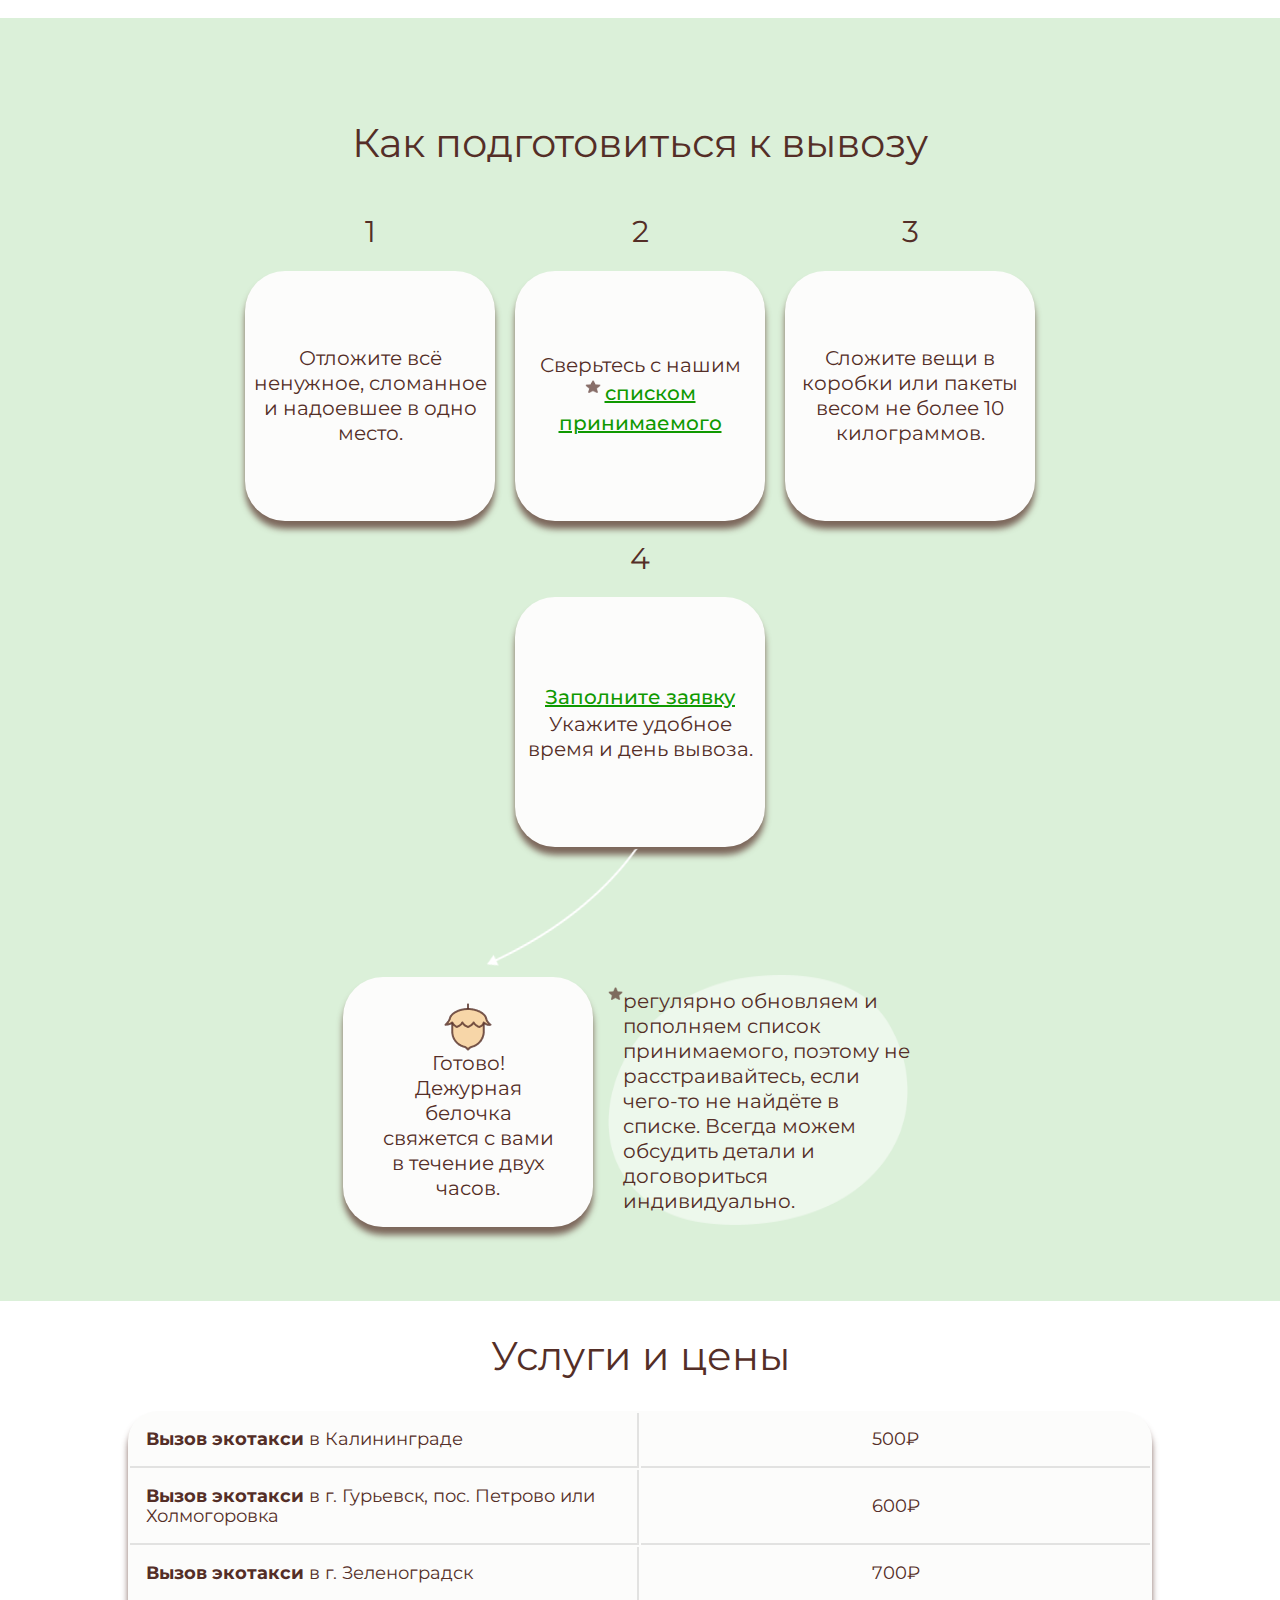
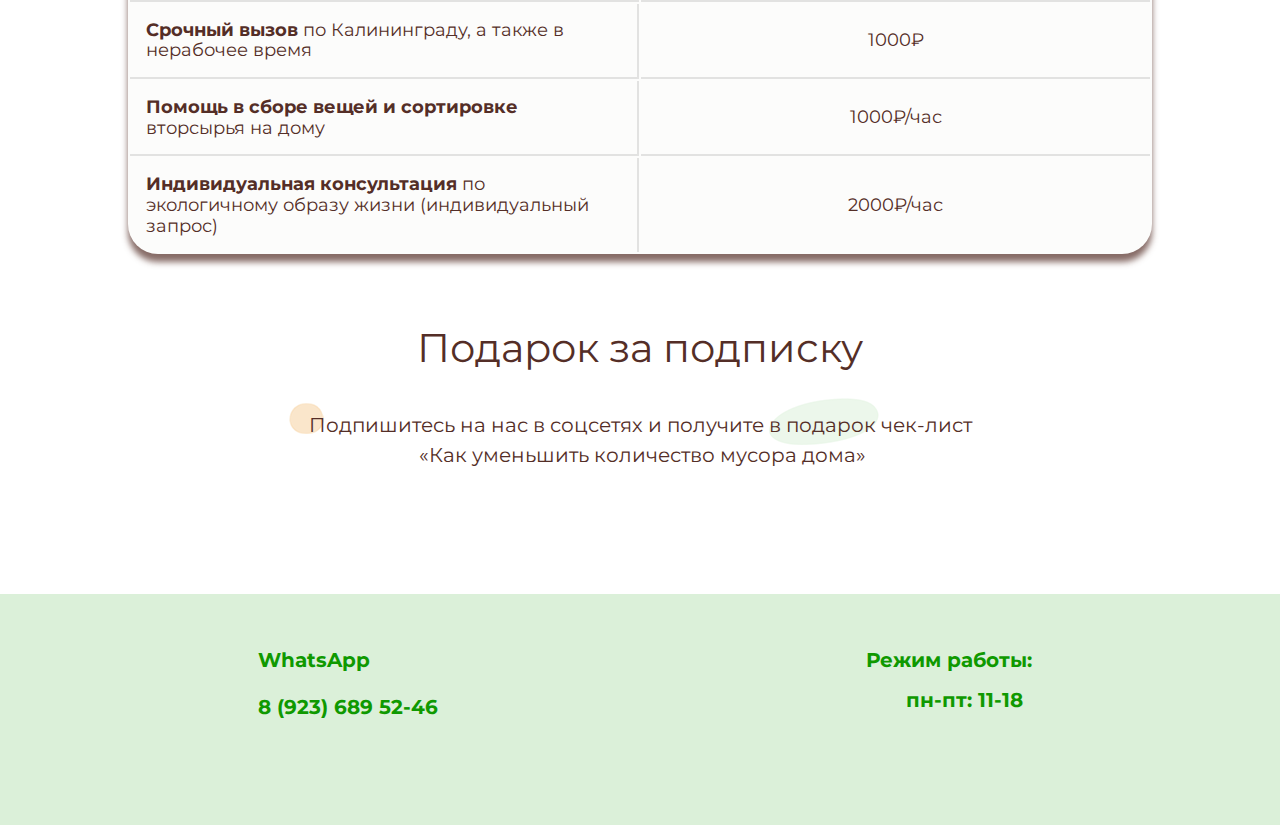
==== commit 3a5afd8d: "burger" ====
--- a/index.html
+++ b/index.html
@@ -24,14 +24,32 @@
   </head>
   <body>
     <header>
+      <img src="./assets/images/leaf-logo.png" alt="leaf" />
       <nav>
         <ul>
-          <li><a href="#acceptlist">Что принимаем</a></li>
+          <li><a href="#acceptlist">Что&nbsp;принимаем</a></li>
           <li><a href="#benefit">Преимущества</a></li>
           <li><a href="#price">Цены</a></li>
           <li><a href="#footer">Контакты</a></li>
         </ul>
       </nav>
+
+
+      <div class="burger-menu">
+        <input id="menu__toggle" type="checkbox"/>
+        <label class="menu__btn" for="menu__toggle">
+          <span></span>
+          <span></span>
+          <span></span>
+        </label>
+        <ul class="menu">  
+            <li class="menu__item"><a href="#acceptlist">Что&nbsp;принимаем</a></li>
+            <li class="menu__item"><a href="#benefit">Преимущества</a></li>
+            <li class="menu__item"><a href="#price">Цены</a></li>
+            <li class="menu__item"><a href="#footer">Контакты</a></li>
+        </ul>
+        </div>
+    </div>
     </header>
     <!-- HEADER конец-->
 
--- a/assets/scss/style.css
+++ b/assets/scss/style.css
@@ -311,30 +311,129 @@
 /* ХЭДЕР начало */
 header {
   width: 100vw;
-}
-header ul {
-  height: 12vh;
-  display: flex;
-  flex-direction: row;
-  justify-content: space-around;
-  list-style: none;
+  padding: 1%;
+  height: -moz-max-content;
+  height: max-content;
+  display: flex;
   align-items: center;
-}
-header ul :first-child::before {
-  content: url(../images/leaf-logo.png);
-  position: absolute;
-  left: 2vw;
+  justify-content: space-between;
+}
+header img {
+  margin: 0 5%;
+  width: 52px;
+  height: 52px;
+}
+header nav {
+  flex-basis: 80%;
+}
+header nav ul {
+  display: flex;
+  align-items: center;
+  justify-content: space-evenly;
+}
+header nav ul li {
+  list-style-type: none;
 }
 header a {
   text-decoration: none;
   font-family: "Montserrat", sans-serif;
   font-weight: 400;
   font-size: 1em;
-  line-height: 250%;
-  color: #263633;
+  color: #542e27;
 }
 header a:hover {
   text-decoration: underline;
+}
+header .burger-menu {
+  display: none;
+}
+@media screen and (max-width: 768px) {
+  header nav {
+    display: none;
+  }
+  header .burger-menu {
+    display: block;
+    position: fixed;
+    z-index: 5;
+  }
+  header #menu__toggle {
+    opacity: 0;
+  }
+  header #menu__toggle:checked ~ .menu__btn > span {
+    transform: rotate(45deg);
+  }
+  header #menu__toggle:checked ~ .menu__btn > span::before {
+    top: 0;
+    transform: rotate(0);
+  }
+  header #menu__toggle:checked ~ .menu__btn > span::after {
+    top: 0;
+    width: 100%;
+    transform: rotate(90deg);
+  }
+  header #menu__toggle:checked ~ .menu {
+    visibility: visible;
+    right: 0;
+  }
+  header .menu__btn {
+    display: flex;
+    align-items: center;
+    position: fixed;
+    top: 15px;
+    right: 10px;
+    width: 30px;
+    height: 30px;
+    cursor: pointer;
+    z-index: 4;
+  }
+  header .menu__btn span,
+  header .menu__btn span::before,
+  header .menu__btn span::after {
+    display: block;
+    position: absolute;
+    border-radius: 20px;
+    height: 4px;
+    transition-duration: 0.25s;
+    background-color: #0f9900;
+  }
+  header .menu__btn span {
+    width: 100%;
+  }
+  header .menu__btn span::before {
+    width: 50%;
+    content: "";
+    top: -8px;
+  }
+  header .menu__btn span::after {
+    width: 50%;
+    right: 0;
+    content: "";
+    top: 8px;
+  }
+  header .menu {
+    display: block;
+    position: fixed;
+    visibility: hidden;
+    top: 0;
+    right: -100%;
+    width: 40%;
+    margin: 0;
+    padding: 70px 0 20px 0;
+    border-radius: 0 0 0 30px;
+    background-color: rgba(252, 252, 251, 0.9);
+    box-shadow: 6px 6px 8px rgba(84, 46, 39, 0.17);
+    transition-duration: 0.25s;
+    z-index: 3;
+  }
+  header .menu-link {
+    font-size: 15px;
+    font-weight: 400;
+  }
+  header .menu__item {
+    display: block;
+    padding: 12px 24px;
+    transition-duration: 0.25s;
+  }
 }
 
 /* ХЭДЕР конец */
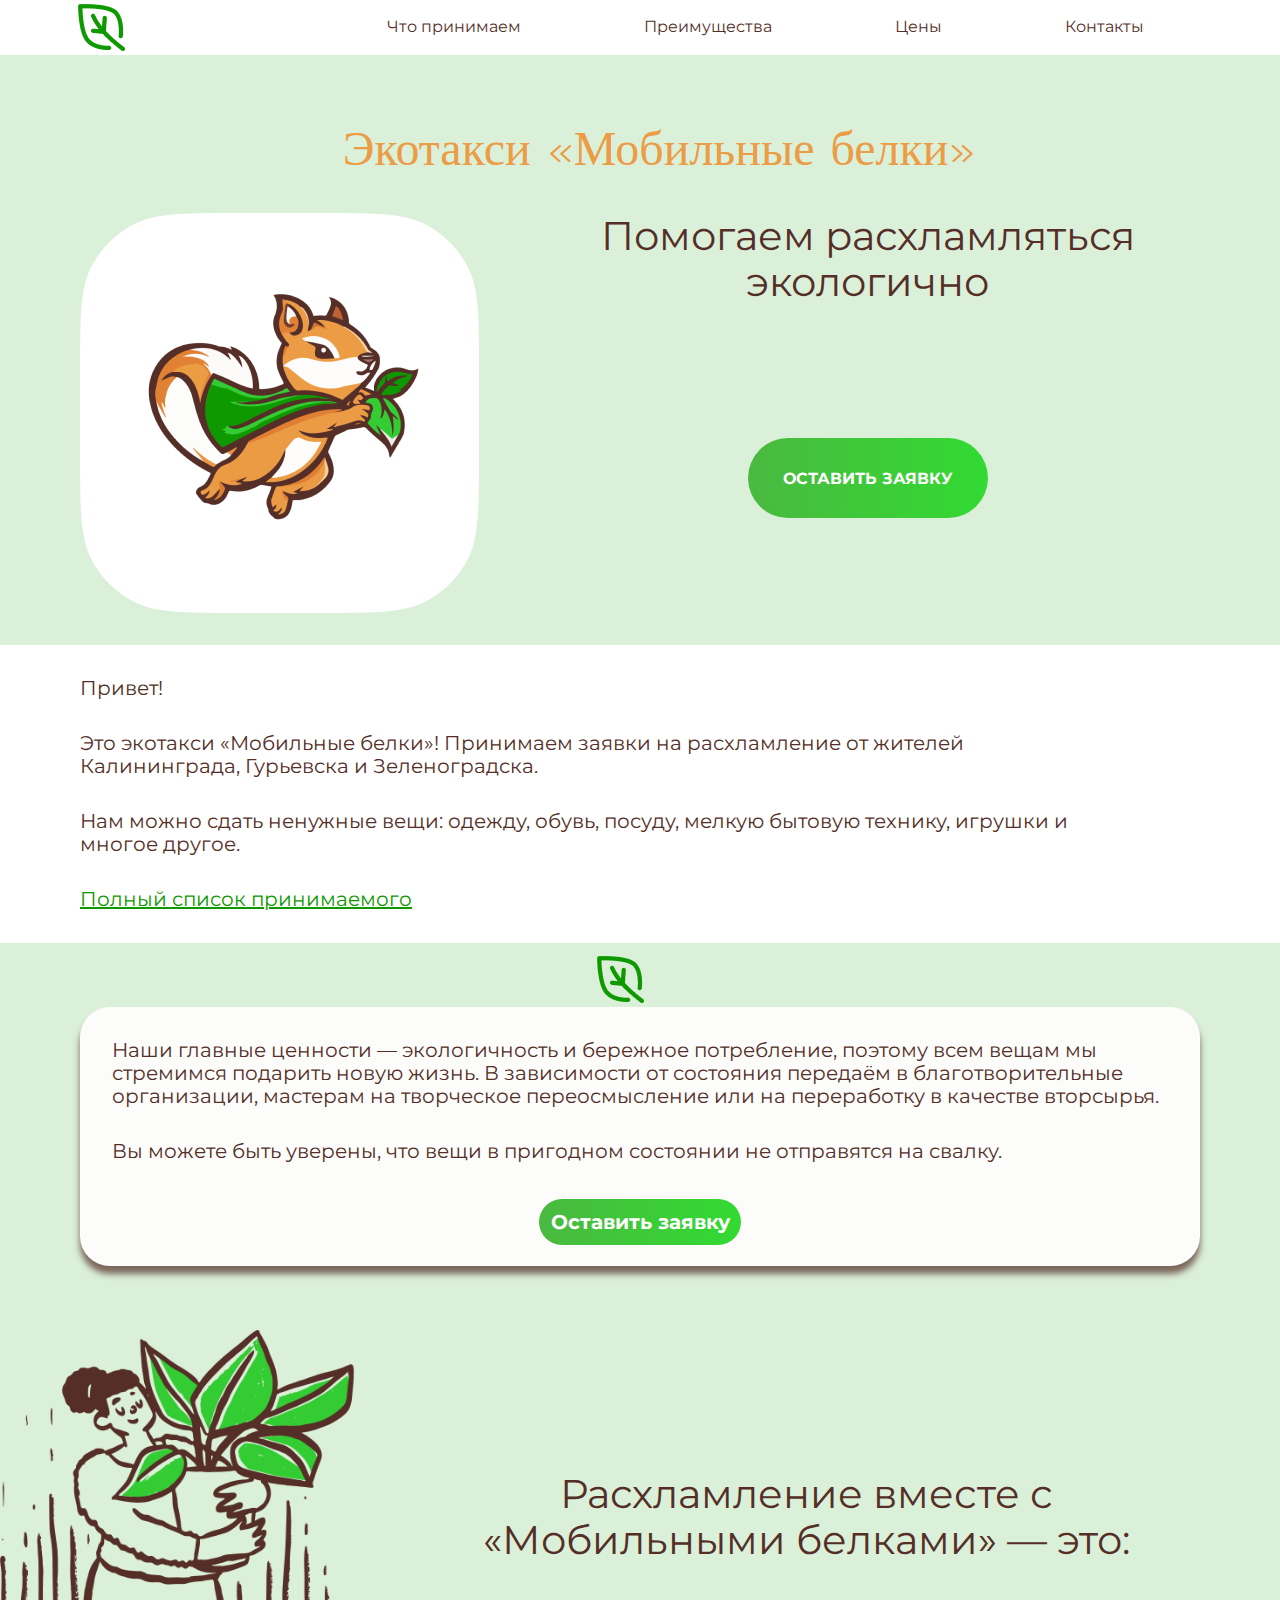
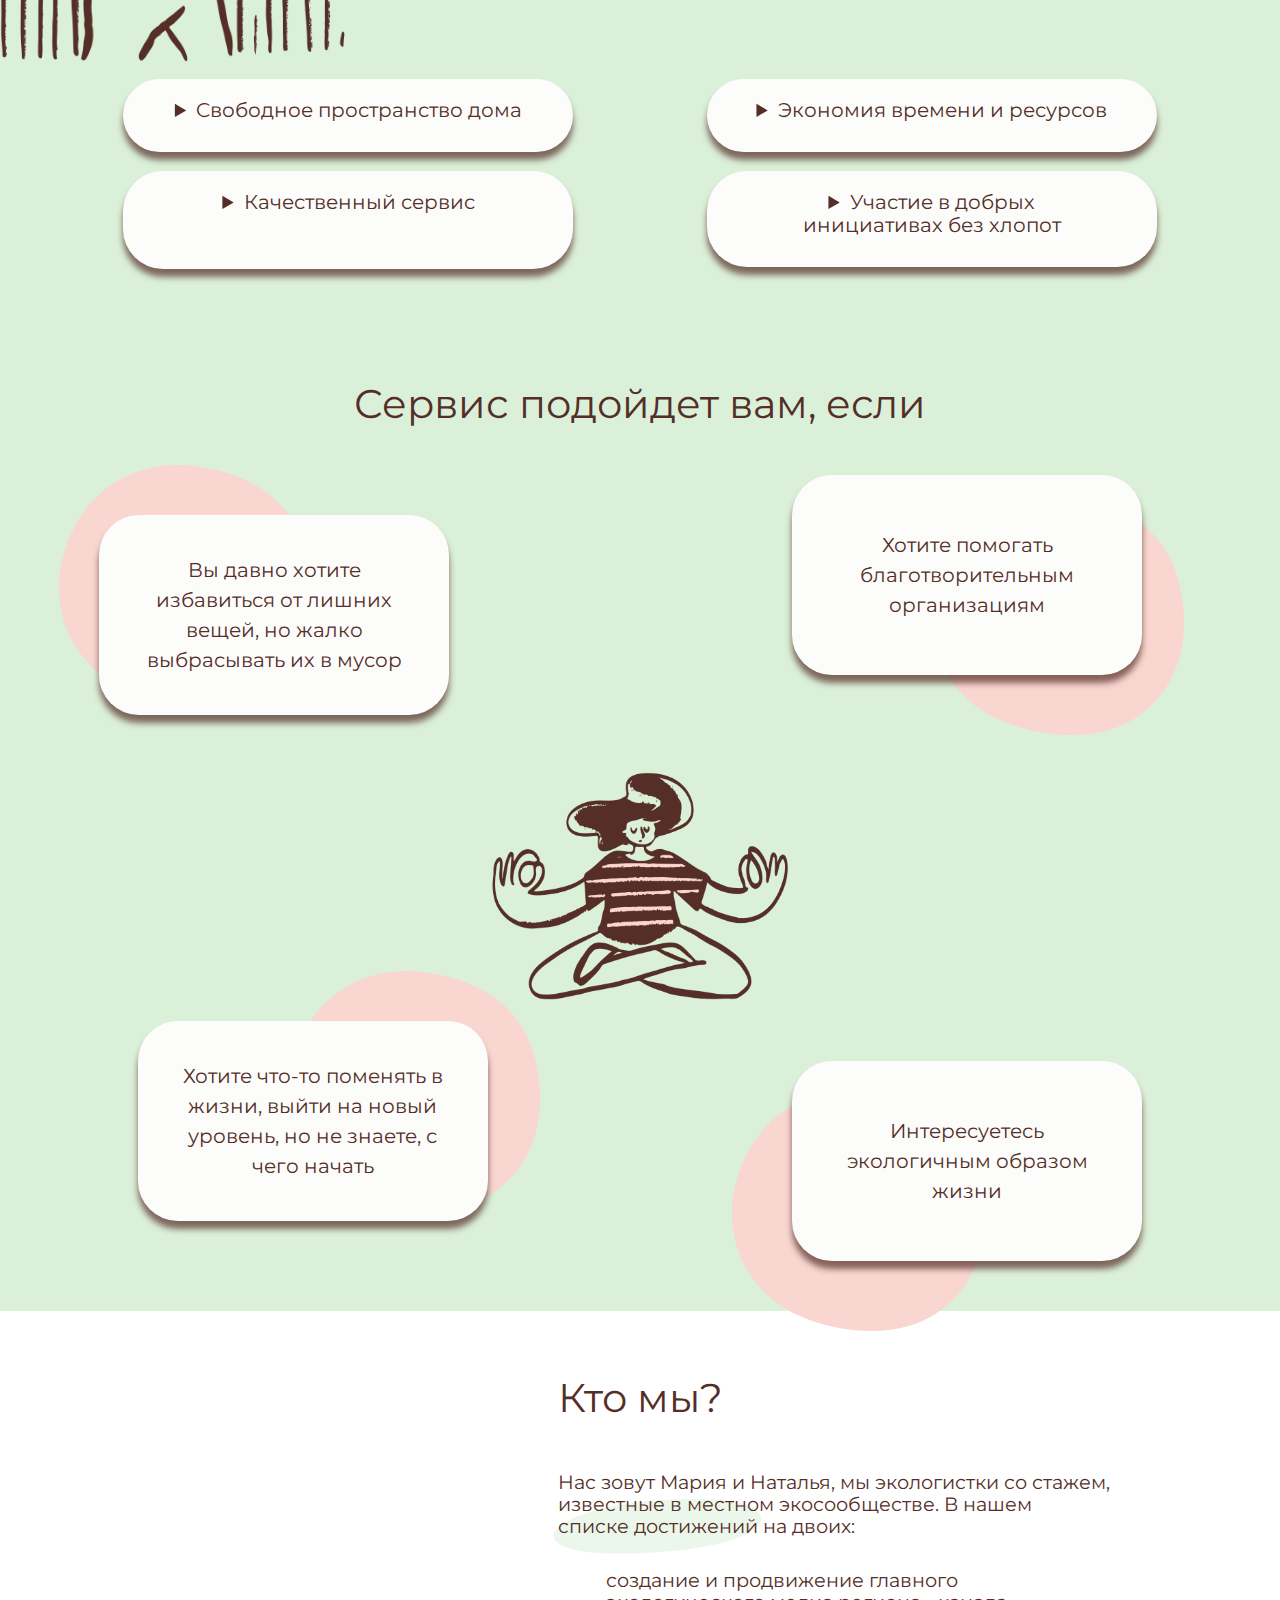
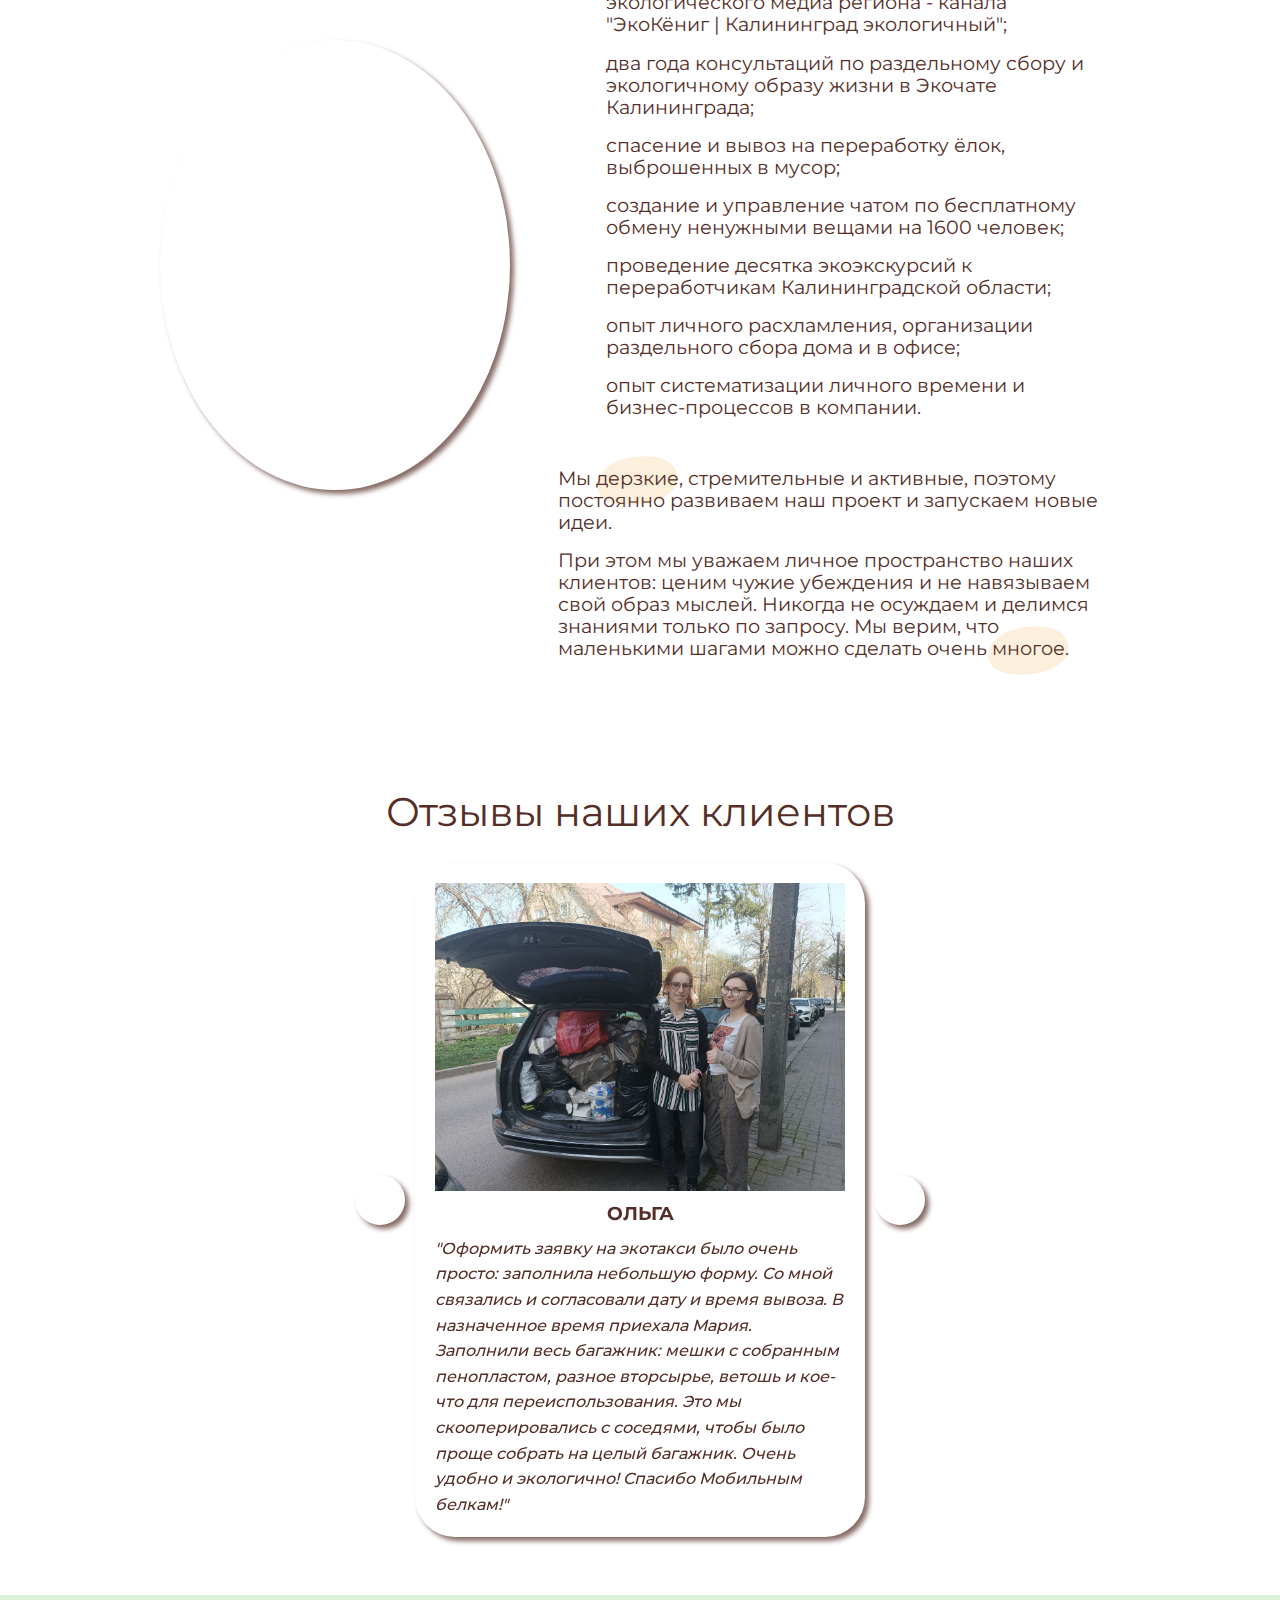
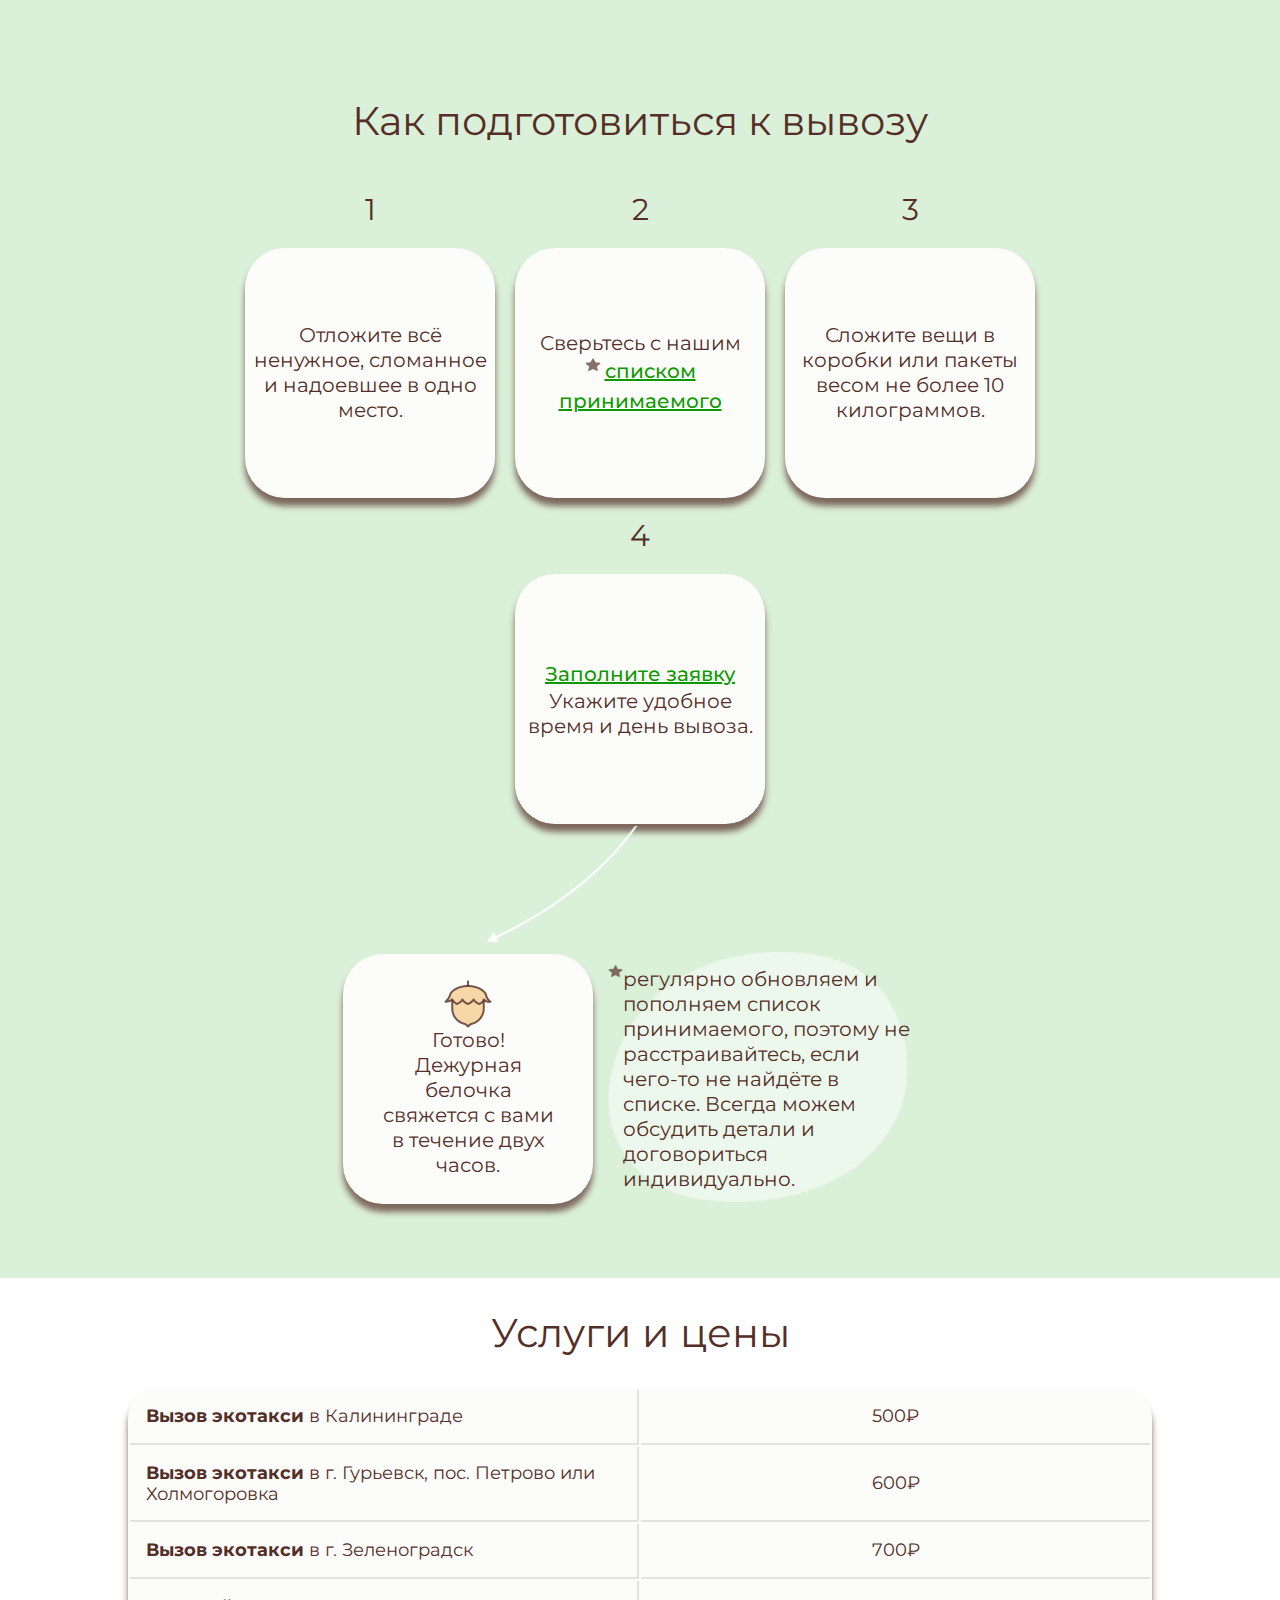
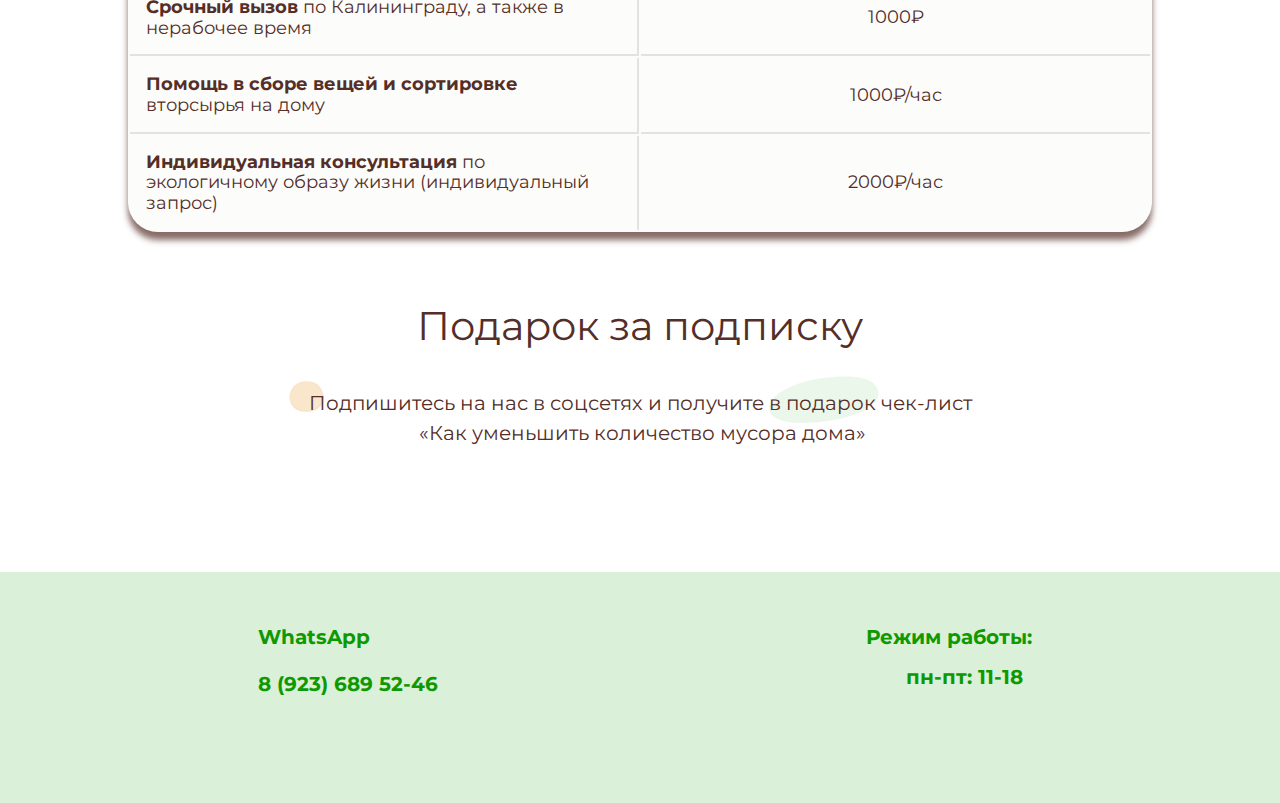
==== commit f2d455e3: "swiper" ====
--- a/index.html
+++ b/index.html
@@ -442,6 +442,88 @@
               slides[index].classList.add("active");
             }
           </script>
+        </div>
+
+        <div class="container-testimonials-mobile">
+          <script src="https://cdn.jsdelivr.net/npm/swiper@11/swiper-element-bundle.min.js"></script>
+          <swiper-container class="wiper-container">
+            <swiper-slide class="swiper-slide">
+              <div class="user">
+                <img src="./assets/images/5Ольга.jpg" alt="" />
+                <div class="user-info">
+                  <h3>Ольга</h3>
+                </div>
+                <p class="text-testimonials">
+                  "Оформить заявку на экотакси было очень просто: заполнила
+                  небольшую форму. Со мной связались и согласовали дату и
+                  время вывоза. В назначенное время приехала Мария. Заполнили
+                  весь багажник: мешки с собранным пенопластом, разное
+                  вторсырье, ветошь и кое-что для переиспользования. Это мы
+                  скооперировались с соседями, чтобы было проще собрать на
+                  целый багажник. Очень удобно и экологично! Спасибо Мобильным
+                  белкам!"
+                </p>
+              </div>
+            </swiper-slide>
+            <swiper-slide class="swiper-slide">
+              <div class="user">
+                <img src="./assets/images/4Маша.JPG" alt="" />
+                <div class="user-info">
+                  <h3>Маша</h3>
+                </div>
+                <p class="text-testimonials">
+                  "Наташа, Маша, вам спасибо огромное за идею экотакси и
+                  реализацию! Несмотря на то, что я подкованный экологист и
+                  много лет сортирую отходы, заказать вывоз всего и сразу —
+                  гигантская экономия времени и усилий. Желаю развития вашему
+                  проекту 💚"
+                </p>
+              </div>
+            </swiper-slide>
+            <swiper-slide class="swiper-slide">
+              <div class="user">
+                <img src="./assets/images/3Виктор.jpg" alt="" />
+                <div class="user-info">
+                  <h3>Виктор</h3>
+                </div>
+                <p class="text-testimonials">
+                  "Главное для меня — это знание Вашего отношения к природе и
+                  уверенность в том, что все раздельно собранное сырье будет
+                  максимально экологично направлено и использовано".
+                </p>
+              </div>
+            </swiper-slide>
+            <swiper-slide class="swiper-slide">
+              <div class="user">
+                <img src="./assets/images/2Юлия.JPG" alt="" />
+                <div class="user-info">
+                  <h3>Юлия</h3>
+                </div>
+                <p class="text-testimonials">
+                  "Оценка 10! Маша приехала вовремя и даже пошла навстречу,
+                  чтобы помочь. По мне идея классная, услуга удобная, поэтому
+                  я буду обращаться и дальше. А ещё обязательно попрошу
+                  приехать кого-нибудь из фей добра на помощь в сортировке".
+                </p>
+              </div>
+            </swiper-slide>
+            <swiper-slide class="swiper-slide">
+              <div class="user">
+                <img src="./assets/images/1 Бронислава.png" alt="" />
+                <div class="user-info">
+                  <h3>Бронислава</h3>
+                </div>
+                <p class="text-testimonials">
+                  "С утра отдала просто огромный мешок на переработку.
+                  Приехала фея Мария быстрая, тонкая, звонкая. Забрала весь
+                  накопленный за несколько месяцев мусор. За цену чашки кофе!
+                  Представляете, даже нести никуда не надо. Дома чисто, место
+                  освободилось. Я испытала огромное удовольствие от процесса и
+                  результата. Весь мусор пойдёт на переработку или реюз".
+                </p>
+              </div>
+            </swiper-slide>
+          </swiper-container>
         </div>
       </section>
 
--- a/assets/scss/style.css
+++ b/assets/scss/style.css
@@ -253,6 +253,7 @@
   right: 10px;
   text-decoration: none;
   color: rgba(15, 153, 0, 0.5);
+  z-index: 4;
 }
 .totop:hover {
   color: #0f9900;
@@ -312,8 +313,7 @@
 header {
   width: 100vw;
   padding: 1%;
-  height: -moz-max-content;
-  height: max-content;
+  height: 55px;
   display: flex;
   align-items: center;
   justify-content: space-between;
@@ -377,14 +377,19 @@
   }
   header .menu__btn {
     display: flex;
+    padding: 2px;
     align-items: center;
+    justify-content: center;
     position: fixed;
-    top: 15px;
+    top: 10px;
     right: 10px;
-    width: 30px;
-    height: 30px;
+    width: 40px;
+    height: 40px;
     cursor: pointer;
     z-index: 4;
+    border-radius: 50%;
+    background-color: #fff;
+    box-shadow: 4px 4px 5px 0 rgba(84, 46, 39, 0.7);
   }
   header .menu__btn span,
   header .menu__btn span::before,
@@ -397,16 +402,15 @@
     background-color: #0f9900;
   }
   header .menu__btn span {
+    width: 80%;
+  }
+  header .menu__btn span::before {
     width: 100%;
-  }
-  header .menu__btn span::before {
-    width: 50%;
     content: "";
     top: -8px;
   }
   header .menu__btn span::after {
-    width: 50%;
-    right: 0;
+    width: 100%;
     content: "";
     top: 8px;
   }
@@ -418,7 +422,7 @@
     right: -100%;
     width: 40%;
     margin: 0;
-    padding: 70px 0 20px 0;
+    padding: 60px 0 20px 0;
     border-radius: 0 0 0 30px;
     background-color: rgba(252, 252, 251, 0.9);
     box-shadow: 6px 6px 8px rgba(84, 46, 39, 0.17);
@@ -433,6 +437,12 @@
     display: block;
     padding: 12px 24px;
     transition-duration: 0.25s;
+  }
+}
+@media screen and (max-width: 420px) {
+  header .menu {
+    width: 50%;
+    padding: 80px 0 20px 0;
   }
 }
 
@@ -1001,6 +1011,11 @@
   align-items: center;
   justify-content: center;
 }
+@media screen and (max-width: 600px) {
+  .container-testimonials-main {
+    display: none;
+  }
+}
 
 .container-testimonials {
   position: relative;
@@ -1017,11 +1032,6 @@
   position: relative;
   transform-style: preserve-3d;
   animation: slide 0.4s linear;
-}
-@media screen and (max-width: 600px) {
-  .container-testimonials .slide-container .slide {
-    padding: 40px;
-  }
 }
 
 @keyframes slide {
@@ -1087,31 +1097,13 @@
   background-color: #fff;
   box-shadow: 4px 4px 5px 0 rgba(84, 46, 39, 0.7);
 }
-@media screen and (max-width: 600px) {
-  .container-testimonials #next,
-  .container-testimonials #prev {
-    background: none;
-    box-shadow: none;
-    width: 20px;
-  }
-}
 
 .container-testimonials #next {
   right: -50px;
 }
-@media screen and (max-width: 600px) {
-  .container-testimonials #next {
-    right: 15px;
-  }
-}
 
 .container-testimonials #prev {
   left: -50px;
-}
-@media screen and (max-width: 600px) {
-  .container-testimonials #prev {
-    left: 15px;
-  }
 }
 
 .container-testimonials #next:hover,
@@ -1119,12 +1111,29 @@
   background-color: #dbf0d9;
   color: #fff;
 }
+
+.container-testimonials-mobile {
+  display: none;
+}
 @media screen and (max-width: 600px) {
-  .container-testimonials #next:hover,
-  .container-testimonials #prev:hover {
-    background-color: transparent;
-    color: #542e27;
-  }
+  .container-testimonials-mobile {
+    display: contents;
+  }
+}
+.container-testimonials-mobile .swiper-container {
+  margin: 0 auto;
+}
+.container-testimonials-mobile .swiper-slide {
+  margin: 0 auto;
+  border-radius: 40px;
+  background-color: #fff;
+  box-shadow: 4px 4px 5px 0 rgba(84, 46, 39, 0.7);
+  max-width: 95vw;
+  padding: 20px;
+  margin: 10px;
+  position: relative;
+  transform-style: preserve-3d;
+  animation: slide 0.4s linear;
 }
 
 /* ПОДГОТОВКА К ВЫВОЗУ начало */
